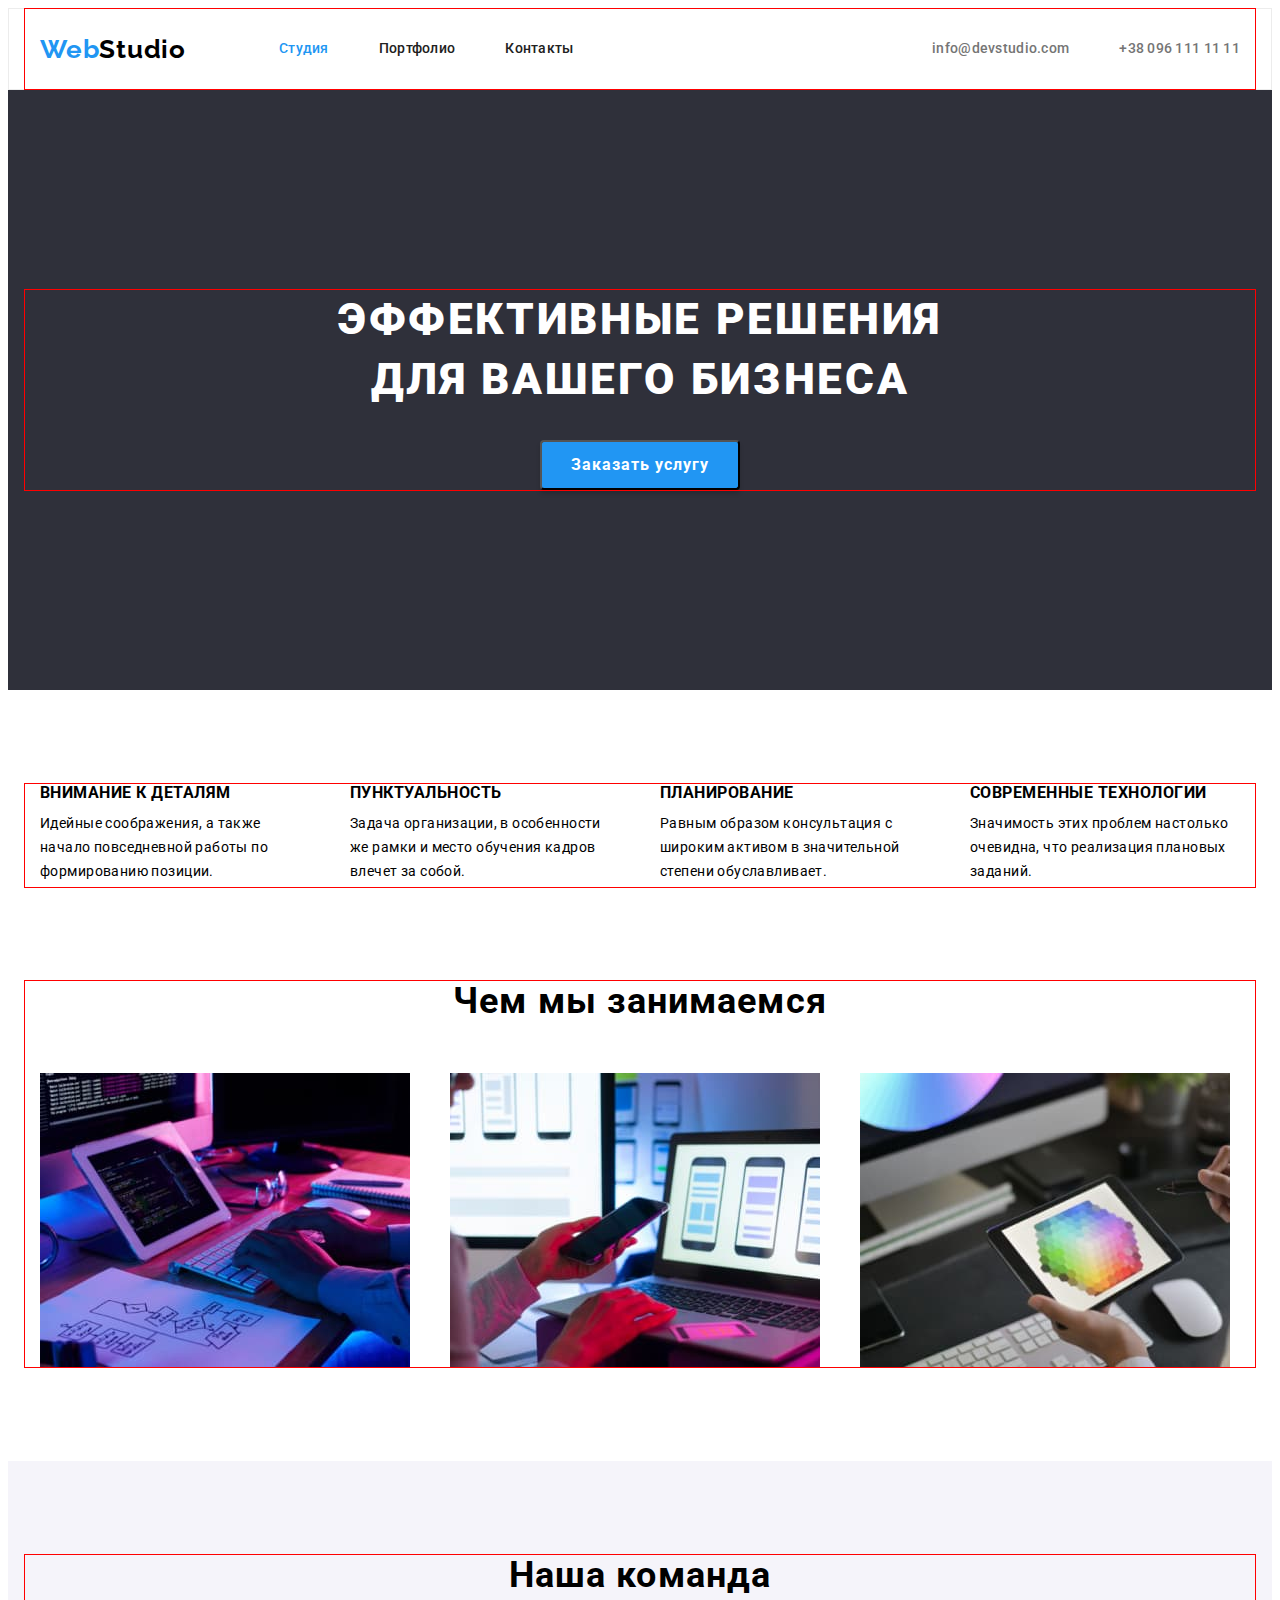
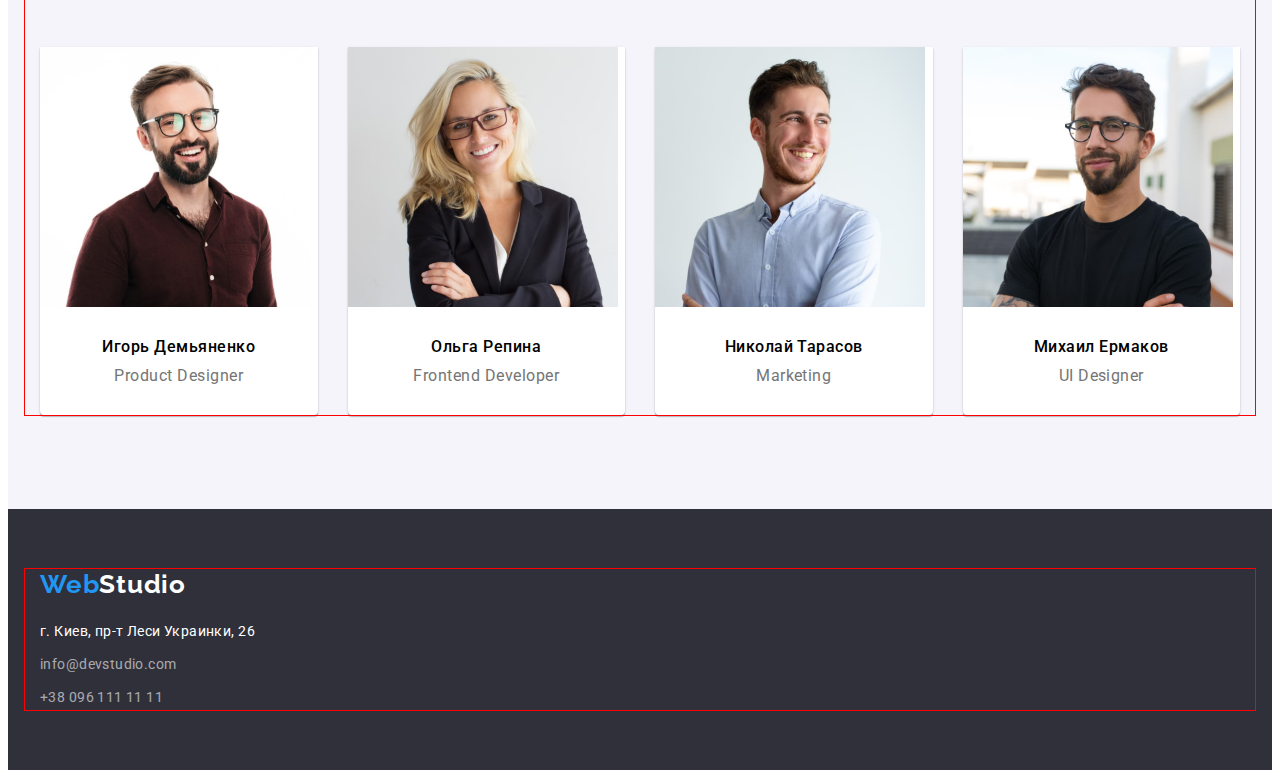
==== index.html @ 9bad5669 "Initial commit" ====
<!DOCTYPE html>
<html lang="ru">
  <head>
    <meta charset="utf-8" />
    <meta http-equiv="X-UA-Compatible" content="IE=edge" />
    <title>Студия</title>
    <meta name="viewport" content="width=device-width, initial-scale=1" />
    <link
      href="https://fonts.googleapis.com/css2?family=Raleway:wght@700&family=Roboto:wght@400;500;700;900&display=swap"
      rel="stylesheet"
    />
    <link
      rel="stylesheet"
      href="https://cdnjs.cloudflare.com/ajax/libs/modern-normalize/1.1.0/modern-normalize.min.css"
      integrity="sha512-wpPYUAdjBVSE4KJnH1VR1HeZfpl1ub8YT/NKx4PuQ5NmX2tKuGu6U/JRp5y+Y8XG2tV+wKQpNHVUX03MfMFn9Q=="
      crossorigin="anonymous"
      referrerpolicy="no-referrer"
    />
    <link rel="stylesheet" href="./css/styles.css" />
    <link rel="preconnect" href="https://fonts.gstatic.com" crossorigin />
  </head>
  <!--header-->
  <body>
    <header class="header">
      <div class="container">
        <a href="./index.html" lang="en" class="header-logo"
          >Web<span class="header-logo-add">Studio</span></a
        >
        <nav>
          <ul class="header-list list">
            <li class="header-item">
              <a class="header-link link current" href="./index.html">Студия</a>
            </li>
            <li class="header-item">
              <a class="header-link link" href="./portfolio.html">Портфолио</a>
            </li>
            <li class="header-item"><a class="header-link link" href="">Контакты</a></li>
          </ul>
        </nav>
        <ul class="contacts-list list">
          <li class="contacts-item">
            <a class="contacts-link link" href="mailto:info@devstudio.com">info@devstudio.com</a>
          </li>
          <li class="contacts-item">
            <a class="contacts-link link" href="tel:+380961111111">+38 096 111 11 11</a>
          </li>
        </ul>
      </div>
    </header>
    <!--main-->
    <main>
      <section class="head section">
        <div class="container">
          <h1 class="head-title">Эффективные решения<br />для вашего бизнеса</h1>
          <button type="button" class="head-button">Заказать услугу</button>
        </div>
      </section>
      <section class="hero section">
        <div class="container">
          <h2 class="hero-title hidden">Заголовок</h2>
          <ul class="hero-list list">
            <li class="hero-item">
              <h3 class="hero-title">Внимание к деталям</h3>
              <p class="hero-text">
                Идейные соображения, а также начало повседневной работы по формированию позиции.
              </p>
            </li>
            <li class="hero-item">
              <h3 class="hero-title">Пунктуальность</h3>
              <p class="hero-text">
                Задача организации, в особенности же рамки и место обучения кадров влечет за собой.
              </p>
            </li>
            <li class="hero-item">
              <h3 class="hero-title">Планирование</h3>
              <p class="hero-text">
                Равным образом консультация с широким активом в значительной степени обуславливает.
              </p>
            </li>
            <li class="hero-item">
              <h3 class="hero-title">Современные технологии</h3>
              <p class="hero-text">
                Значимость этих проблем настолько очевидна, что реализация плановых заданий.
              </p>
            </li>
          </ul>
        </div>
      </section>
      <section class="photo section">
        <div class="container">
          <h2 class="photo-title">Чем мы занимаемся</h2>
          <ul class="photo-list list">
            <li class="photo-item">
              <img src="images/img1-1.jpg" alt="img1-1" width="370" />
            </li>
            <li class="photo-item">
              <img src="images/img1-2.jpg" alt="img1-2" width="370" />
            </li>
            <li class="photo-item">
              <img src="images/img1-3.jpg" alt="img1-3" width="370" />
            </li>
          </ul>
        </div>
      </section>
      <section class="team section">
        <div class="container">
          <h2 class="team-title">Наша команда</h2>
          <ul class="team-list list">
            <li class="team-item">
              <img class="team-img" src="images/img2-1.jpg" alt="img2-1" width="270" />
              <div class="team-item-wrapper">
                <h3 class="team-text-title">Игорь Демьяненко</h3>
                <p class="team-text" lang="en">Product Designer</p>
              </div>
            </li>
            <li class="team-item">
              <img class="team-img" src="images/img2-2.jpg" alt="img2-2" width="270" />
              <div class="team-item-wrapper">
                <h3 class="team-text-title">Ольга Репина</h3>
                <p class="team-text" lang="en">Frontend Developer</p>
              </div>
            </li>
            <li class="team-item">
              <img class="team-img" src="images/img2-3.jpg" alt="img2-3" width="270" />
              <div class="team-item-wrapper">
                <h3 class="team-text-title">Николай Тарасов</h3>
                <p class="team-text" lang="en">Marketing</p>
              </div>
            </li>
            <li class="team-item">
              <img class="team-img" src="images/img2-4.jpg" alt="img2-4" width="270" />
              <div class="team-item-wrapper">
                <h3 class="team-text-title">Михаил Ермаков</h3>
                <p class="team-text" lang="en">UI Designer</p>
              </div>
            </li>
          </ul>
        </div>
      </section>
    </main>
    <!--footer-->
    <footer class="footer">
      <div class="container">
        <a href="/index.html" lang="en" class="footer-logo"
          >Web<span class="footer-logo-add">Studio</span></a
        >
        <address class="adress">
          <ul class="adress-list list">
            <li class="adress-item">
              <a
                href="https://goo.gl/maps/ZNNEmPpqHStPW1MP9"
                class="adress-link-map link"
                target="_blank"
                rel="noopener norefererrer"
              >
                г. Киев, пр-т Леси Украинки, 26
              </a>
            </li>
            <li class="adress-item">
              <a class="adress-link link" href="mailto:info@devstudio.com">info@devstudio.com</a>
            </li>
            <li class="adress-item">
              <a class="adress-link link" href="tel:+380961111111">+38 096 111 11 11</a>
            </li>
          </ul>
        </address>
      </div>
    </footer>
  </body>
</html>
---- css/styles.css ----
:root {
  --background-color: #ffffff;
  --alternative-background-color: #2f303a;
  --main-text-color: #212121;
  --second-text-color: #757575;
  --alternative-text-color: #ffffff;
  --active-btn-color: #2196f3;
  --main-font-weight: 700;
  --main-font-family: 'Roboto', sans-serif;
  --second-font-family: 'Raleway', sans-serif;
  --default-font-size: 14px;
  --default-padding: 94px;
}

body {
  font-family: var(--main-font-family);
  font-size: var(--default-font-size);
  background-color: var(--background-color);
  color: var(--master-text-color);
}

p,
h1,
h2,
h3,
h4,
h5,
h6 {
  margin: 0;
}
ul,
ol {
  margin: 0;
  padding: 0;
}
button {
  cursor: pointer;
}
img {
  display: block;
}
.list {
  list-style: none;
}
.link {
  text-decoration: none;
}
.hidden {
  position: absolute;
  white-space: nowrap;
  width: 1px;
  height: 1px;
  overflow: hidden;
  border: 0;
  padding: 0;
  clip: rect(0 0 0 0);
  clip-path: inset(50%);
  margin: -1px;
}
.container {
  width: 1200px;
  margin: 0 auto;
  padding-left: 15px;
  padding-right: 15px;
  outline: 1px solid red;
}
.section {
  padding-top: var(--default-padding);
  padding-bottom: var(--default-padding);
}
/*----------------header--------------------*/
.header {
  border: 1px solid #ececec;
}
.header-logo {
  color: var(--active-btn-color);
  font-family: var(--second-font-family);
  font-weight: var(--main-font-weight);
  font-size: 26px;
  line-height: 1.19;
  letter-spacing: 0.03em;
  text-decoration: none;
  margin-right: 93px;
}
.header-logo-add {
  color: #000000;
}
.header-list {
  display: flex;
  align-items: center;
}
.header .container {
  display: flex;
  align-items: center;
}
.header-link,
.contacts-link {
  padding: 32px 0;
  display: block;
  color: var(--main-text-color);
  font-weight: 500;
  line-height: 1.14;
  letter-spacing: 0.02em;
}
.header-item:not(:last-child) {
  margin-right: 50px;
}
.current {
  color: var(--active-btn-color);
}
.header-link:hover,
.header-link:focus,
.contacts-link:focus,
.contacts-link:hover {
  color: #2196f3;
}
.contacts-list {
  display: flex;
  margin-left: auto;
}
.contacts-link {
  color: var(--second-text-color);
  align-items: center;
}
.contacts-item:not(:last-child) {
  margin-right: 50px;
}
/*----------------head--------------------*/
.head {
  background-color: var(--alternative-background-color);
  text-align: center;
  padding-top: 200px;
  padding-bottom: 200px;
}
.head-title {
  color: var(--alternative-text-color);
  font-weight: 900;
  font-size: 44px;
  line-height: 1.36;
  text-align: center;
  letter-spacing: 0.06em;
  text-transform: uppercase;
}
.head-button {
  height: 50px;
  min-width: 200px;
  font-family: inherit;
  color: var(--alternative-text-color);
  background-color: var(--active-btn-color);
  font-weight: var(--main-font-weight);
  font-size: 16px;
  line-height: 1.87;
  letter-spacing: 0.06em;
  box-shadow: 0px 4px 4px rgba(0, 0, 0, 0.15);
  border-radius: 4px;
  cursor: pointer;
  margin-top: 30px;
}
.head-button:hover,
.head-button:focus {
  background-color: #188ce8;
}
/*----------------body--------------------*/
.hero-list {
  display: flex;
  justify-content: space-between;
}
.hero-title {
  font-weight: var(--main-font-weight);
  line-height: 1.14;
  letter-spacing: 0.03em;
  text-transform: uppercase;
  margin-bottom: 10px;
}
.hero-text {
  line-height: 1.71;
  letter-spacing: 0.03em;
  width: 270px;
  min-height: 75px;
}
.hero-item + .hero-item {
  margin-left: 30px;
}
.photo {
  padding-top: 0;
}
.photo-list {
  display: flex;
  margin-top: 50px;
  margin-left: -30px;
}
.photo-item {
  flex-basis: calc(100% / 3 - 30px);
  margin-left: 30px;
}
.photo-title,
.team-title {
  font-weight: var(--main-font-weight);
  font-size: 36px;
  line-height: 1.16;
  text-align: center;
  letter-spacing: 0.03em;
}
.team-title {
  margin-bottom: 50px;
}
.team {
  background-color: #f5f4fa;
}
.team-list {
  display: flex;
  margin-left: -30px;
}
.team-item-wrapper {
  padding-top: 30px;
  padding-bottom: 30px;
}
.team-item {
  background-color: var(--background-color);
  flex-basis: calc(100% / 4 - 30px);
  margin-left: 30px;
  box-shadow: 0px 1px 3px rgba(0, 0, 0, 0.12), 0px 1px 1px rgba(0, 0, 0, 0.14),
    0px 2px 1px rgba(0, 0, 0, 0.2);
  border-radius: 0px 0px 4px 4px;
}
.team-text-title {
  font-weight: 500;
  font-size: 16px;
  line-height: 1.19;
  text-align: center;
  letter-spacing: 0.03em;
  margin-bottom: 10px;
}
.team-text {
  color: var(--second-text-color);
  font-size: 16px;
  line-height: 1.19;
  text-align: center;
  letter-spacing: 0.03em;
}
/*----------------footer--------------------*/
.footer {
  background-color: var(--alternative-background-color);
  padding-top: 60px;
  padding-bottom: 60px;
}
.footer-logo {
  color: var(--active-btn-color);
  font-family: var(--second-font-family);
  font-weight: var(--main-font-weight);
  font-size: 26px;
  line-height: 1.19;
  letter-spacing: 0.03em;
  text-decoration: none;
  margin-bottom: 20px;
  display: block;
}
.footer-logo-add {
  color: var(--alternative-text-color);
}
.adress-list {
  color: var(--alternative-text-color);
  font-style: normal;
  line-height: 1.71;
  letter-spacing: 0.03em;
}
.adress-item:not(:last-child) {
  margin-bottom: 9px;
}
.adress-link-map {
  color: inherit;
}
.adress-link {
  color: rgba(255, 255, 255, 0.6);
}
.adress-link-map:hover,
.adress-link:hover,
.adress-link-map:focus,
.adress-link:focus {
  color: #2196f3;
}
/*----------------portfolio--------------------*/
.filter-list {
  display: flex;
  justify-content: center;
  margin-bottom: 50px;
}
.filter-item:not(:last-child) {
  margin-right: 8px;
}
.filter-button {
  background-color: #f5f4fa;
  font-weight: 500;
  font-size: 16px;
  line-height: 1.62;
  text-align: center;
  letter-spacing: 0.03em;
  border-radius: 4px;
  border: none;
  outline: none;
  cursor: pointer;
  padding: 6px 22px;
}
.filter-button-current {
  color: var(--alternative-text-color);
  background-color: var(--active-btn-color);
}
.filter-button:hover,
.filter-button:focus {
  color: var(--alternative-text-color);
  background-color: var(--active-btn-color);
  box-shadow: 0px 3px 1px rgba(0, 0, 0, 0.1), 0px 1px 2px rgba(0, 0, 0, 0.08),
    0px 2px 2px rgba(0, 0, 0, 0.12);
}
.portfolio-list {
  display: flex;
  margin: -15px;
  flex-wrap: wrap;
}
.portfolio-item {
  flex-basis: calc(100% / 3 - 30px);
  margin: 15px;
}
.portfolio-text-wrapper {
  padding: 20px 24px;
  border: 1px solid #eeeeee;
  border-top: none;
}
.portfolio-title {
  color: var(--main-text-color);
  font-weight: var(--main-font-weight);
  font-size: 18px;
  line-height: 2;
  letter-spacing: 0.06em;
  margin-bottom: 4px;
}
.portfolio-text {
  color: var(--second-text-color);
  font-size: 16px;
  line-height: 1.88x;
  letter-spacing: 0.03em;
}
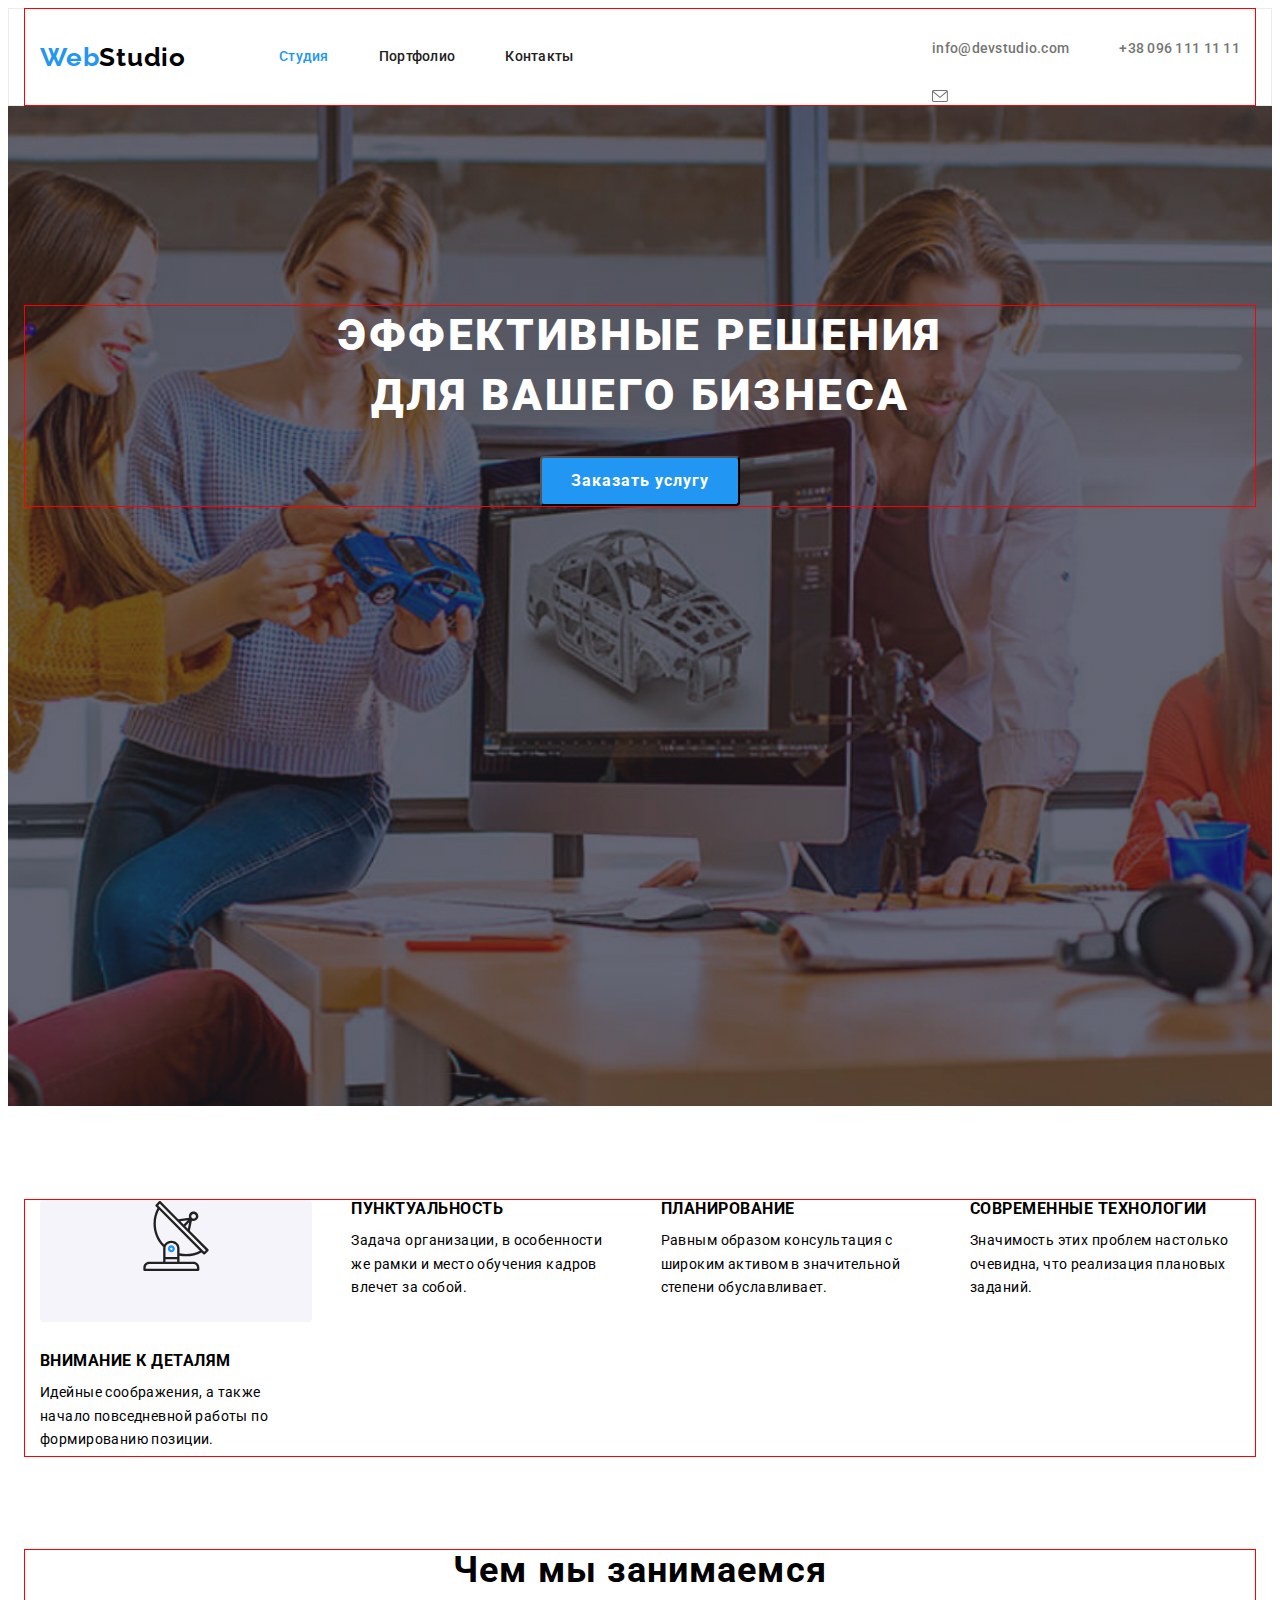
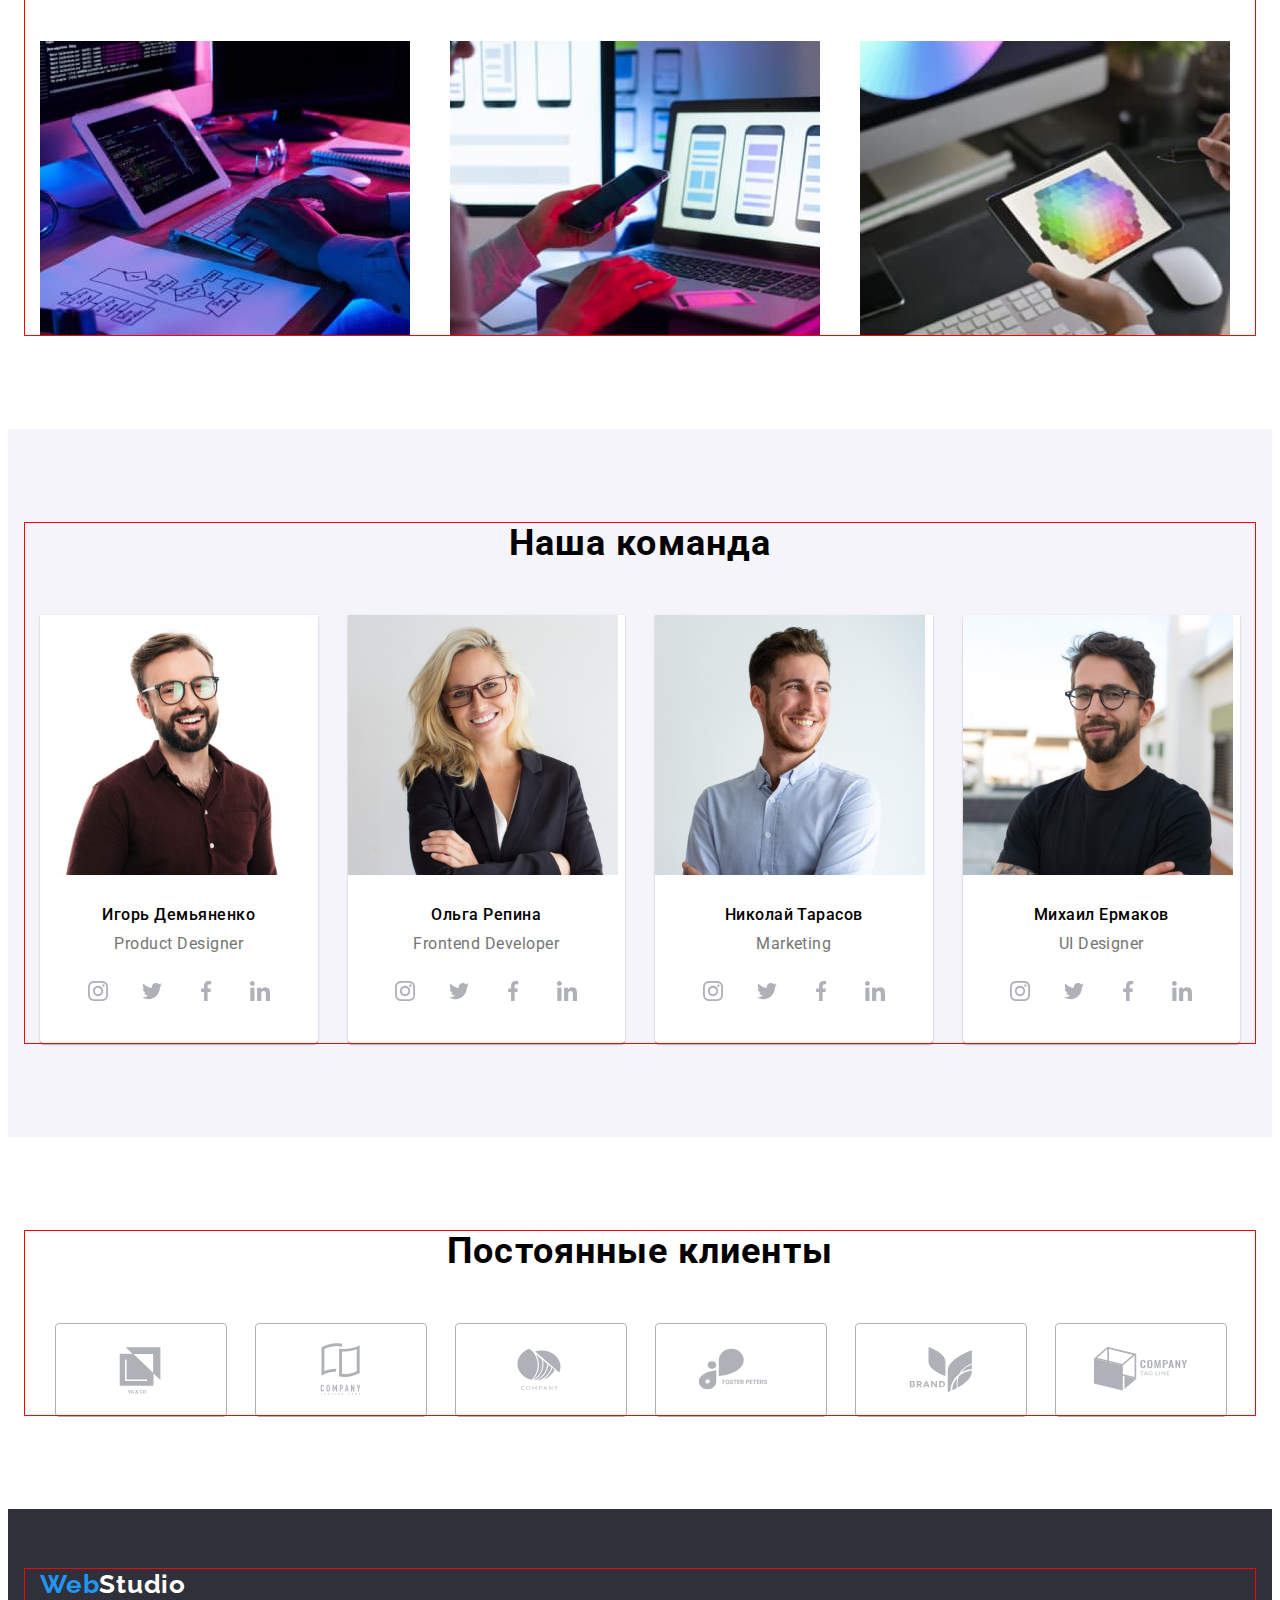
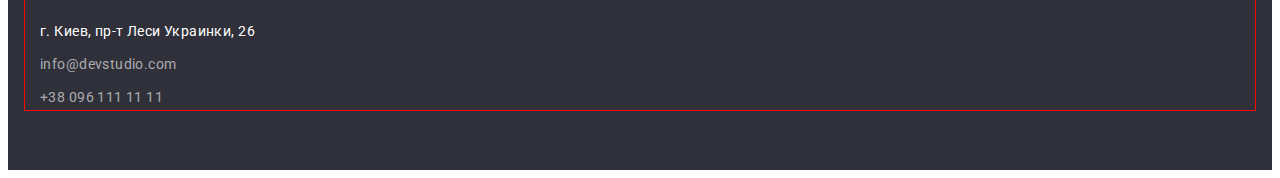
==== commit 421c0d84: "0306 2344" ====
--- a/index.html
+++ b/index.html
@@ -40,6 +40,9 @@
         <ul class="contacts-list list">
           <li class="contacts-item">
             <a class="contacts-link link" href="mailto:info@devstudio.com">info@devstudio.com</a>
+            <svg class="icon-envelope" width="16px" height="12px">
+              <use href="./images/icons.svg#icon-envelope"></use>
+            </svg>
           </li>
           <li class="contacts-item">
             <a class="contacts-link link" href="tel:+380961111111">+38 096 111 11 11</a>
@@ -60,6 +63,11 @@
           <h2 class="hero-title hidden">Заголовок</h2>
           <ul class="hero-list list">
             <li class="hero-item">
+              <div class="hero-icon">
+                <svg class="hero-icon-1" width="70px" height="70px">
+                  <use href="./images/icons.svg#icon-antenna"></use>
+                </svg>
+              </div>
               <h3 class="hero-title">Внимание к деталям</h3>
               <p class="hero-text">
                 Идейные соображения, а также начало повседневной работы по формированию позиции.
@@ -111,6 +119,33 @@
               <div class="team-item-wrapper">
                 <h3 class="team-text-title">Игорь Демьяненко</h3>
                 <p class="team-text" lang="en">Product Designer</p>
+                <ul class="team-soc-list list">
+                  <li class="team-soc-item">
+                    <a href="" class="team-soc-link link">
+                      <svg class="team-soc-icon" width="20px" height="20px">
+                        <use href="./images/icons.svg#icon-instagram"></use>
+                      </svg>
+                    </a>
+                  </li>
+                  <li class="team-soc-item">
+                    <a href="" class="team-soc-link link"
+                      ><svg class="team-soc-icon" width="20px" height="20px">
+                        <use href="./images/icons.svg#icon-twitter"></use></svg
+                    ></a>
+                  </li>
+                  <li class="team-soc-item">
+                    <a href="" class="team-soc-link link"
+                      ><svg class="team-soc-icon" width="20px" height="20px">
+                        <use href="./images/icons.svg#icon-facebook"></use></svg
+                    ></a>
+                  </li>
+                  <li class="team-soc-item">
+                    <a href="" class="team-soc-link link"
+                      ><svg class="team-soc-icon" width="20px" height="20px">
+                        <use href="./images/icons.svg#icon-linkedin"></use></svg
+                    ></a>
+                  </li>
+                </ul>
               </div>
             </li>
             <li class="team-item">
@@ -118,6 +153,33 @@
               <div class="team-item-wrapper">
                 <h3 class="team-text-title">Ольга Репина</h3>
                 <p class="team-text" lang="en">Frontend Developer</p>
+                <ul class="team-soc-list list">
+                  <li class="team-soc-item">
+                    <a href="" class="team-soc-link link">
+                      <svg class="team-soc-icon" width="20px" height="20px">
+                        <use href="./images/icons.svg#icon-instagram"></use>
+                      </svg>
+                    </a>
+                  </li>
+                  <li class="team-soc-item">
+                    <a href="" class="team-soc-link link"
+                      ><svg class="team-soc-icon" width="20px" height="20px">
+                        <use href="./images/icons.svg#icon-twitter"></use></svg
+                    ></a>
+                  </li>
+                  <li class="team-soc-item">
+                    <a href="" class="team-soc-link link"
+                      ><svg class="team-soc-icon" width="20px" height="20px">
+                        <use href="./images/icons.svg#icon-facebook"></use></svg
+                    ></a>
+                  </li>
+                  <li class="team-soc-item">
+                    <a href="" class="team-soc-link link"
+                      ><svg class="team-soc-icon" width="20px" height="20px">
+                        <use href="./images/icons.svg#icon-linkedin"></use></svg
+                    ></a>
+                  </li>
+                </ul>
               </div>
             </li>
             <li class="team-item">
@@ -125,6 +187,33 @@
               <div class="team-item-wrapper">
                 <h3 class="team-text-title">Николай Тарасов</h3>
                 <p class="team-text" lang="en">Marketing</p>
+                <ul class="team-soc-list list">
+                  <li class="team-soc-item">
+                    <a href="" class="team-soc-link link">
+                      <svg class="team-soc-icon" width="20px" height="20px">
+                        <use href="./images/icons.svg#icon-instagram"></use>
+                      </svg>
+                    </a>
+                  </li>
+                  <li class="team-soc-item">
+                    <a href="" class="team-soc-link link"
+                      ><svg class="team-soc-icon" width="20px" height="20px">
+                        <use href="./images/icons.svg#icon-twitter"></use></svg
+                    ></a>
+                  </li>
+                  <li class="team-soc-item">
+                    <a href="" class="team-soc-link link"
+                      ><svg class="team-soc-icon" width="20px" height="20px">
+                        <use href="./images/icons.svg#icon-facebook"></use></svg
+                    ></a>
+                  </li>
+                  <li class="team-soc-item">
+                    <a href="" class="team-soc-link link"
+                      ><svg class="team-soc-icon" width="20px" height="20px">
+                        <use href="./images/icons.svg#icon-linkedin"></use></svg
+                    ></a>
+                  </li>
+                </ul>
               </div>
             </li>
             <li class="team-item">
@@ -132,7 +221,83 @@
               <div class="team-item-wrapper">
                 <h3 class="team-text-title">Михаил Ермаков</h3>
                 <p class="team-text" lang="en">UI Designer</p>
-              </div>
+                <ul class="team-soc-list list">
+                  <li class="team-soc-item">
+                    <a href="" class="team-soc-link link">
+                      <svg class="team-soc-icon" width="20px" height="20px">
+                        <use href="./images/icons.svg#icon-instagram"></use>
+                      </svg>
+                    </a>
+                  </li>
+                  <li class="team-soc-item">
+                    <a href="" class="team-soc-link link"
+                      ><svg class="team-soc-icon" width="20px" height="20px">
+                        <use href="./images/icons.svg#icon-twitter"></use></svg
+                    ></a>
+                  </li>
+                  <li class="team-soc-item">
+                    <a href="" class="team-soc-link link"
+                      ><svg class="team-soc-icon" width="20px" height="20px">
+                        <use href="./images/icons.svg#icon-facebook"></use></svg
+                    ></a>
+                  </li>
+                  <li class="team-soc-item">
+                    <a href="" class="team-soc-link link"
+                      ><svg class="team-soc-icon" width="20px" height="20px">
+                        <use href="./images/icons.svg#icon-linkedin"></use></svg
+                    ></a>
+                  </li>
+                </ul>
+              </div>
+            </li>
+          </ul>
+        </div>
+      </section>
+      <section class="clients">
+        <div class="container">
+          <h2 class="clients-title">Постоянные клиенты</h2>
+          <ul class="clients-list list">
+            <li class="clients-item">
+              <a href="" class="clients-link link">
+                <svg class="clients-logo" width="106px" height="60px">
+                  <use href="./images/icons.svg#icon-company-logo-1"></use>
+                </svg>
+              </a>
+            </li>
+            <li class="clients-item">
+              <a href="" class="clients-link link">
+                <svg class="clients-logo" width="106px" height="60px">
+                  <use href="./images/icons.svg#icon-company-logo-2"></use>
+                </svg>
+              </a>
+            </li>
+            <li class="clients-item">
+              <a href="" class="clients-link link">
+                <svg class="clients-logo" width="106px" height="60px">
+                  <use href="./images/icons.svg#icon-company-logo-3"></use>
+                </svg>
+              </a>
+            </li>
+            <li class="clients-item">
+              <a href="" class="clients-link link">
+                <svg class="clients-logo" width="106px" height="60px">
+                  <use href="./images/icons.svg#icon-company-logo-4"></use>
+                </svg>
+              </a>
+            </li>
+            <li class="clients-item">
+              <a href="" class="clients-link link">
+                <svg class="clients-logo" width="106px" height="60px">
+                  <use href="./images/icons.svg#icon-company-logo-5"></use>
+                </svg>
+              </a>
+            </li>
+            <li class="clients-item">
+              <a href="" class="clients-link link">
+                <svg class="clients-logo" width="106px" height="60px">
+                  <use href="./images/icons.svg#icon-company-logo-6"></use>
+                </svg>
+              </a>
             </li>
           </ul>
         </div>
--- a/css/styles.css
+++ b/css/styles.css
@@ -125,12 +125,24 @@
 .contacts-item:not(:last-child) {
   margin-right: 50px;
 }
+.icon-envelope {
+  fill: #757575;
+}
 /*----------------head--------------------*/
+
 .head {
-  background-color: var(--alternative-background-color);
+  height: 600px;
+  max-width: 1600px;
   text-align: center;
   padding-top: 200px;
   padding-bottom: 200px;
+  background-color: rgba(47, 48, 58, 0.4);
+  margin: 0 auto;
+  background-image: linear-gradient(rgba(47, 48, 58, 0.4), rgba(47, 48, 58, 0.4)),
+    url(../images/hero-bg.jpg);
+  background-repeat: no-repeat;
+  background-position: center;
+  background-size: cover;
 }
 .head-title {
   color: var(--alternative-text-color);
@@ -165,6 +177,24 @@
   display: flex;
   justify-content: space-between;
 }
+.hero-icon {
+  display: flex;
+  margin-bottom: 30px;
+  content: '';
+  height: 120px;
+  width: 270px;
+  background-color: #f5f4fa;
+  border-radius: 4px;
+  border: 1px solid transparent;
+  background-repeat: no-repeat;
+  background-position: center;
+}
+.hero-icon-1 {
+  display: flex;
+  margin: 0 auto;
+  justify-content: center;
+  align-items: center;
+}
 .hero-title {
   font-weight: var(--main-font-weight);
   line-height: 1.14;
@@ -194,7 +224,8 @@
   margin-left: 30px;
 }
 .photo-title,
-.team-title {
+.team-title,
+.clients-title {
   font-weight: var(--main-font-weight);
   font-size: 36px;
   line-height: 1.16;
@@ -237,6 +268,75 @@
   line-height: 1.19;
   text-align: center;
   letter-spacing: 0.03em;
+  margin-bottom: 16px;
+}
+.team-soc-item {
+  width: 44px;
+  height: 44px;
+  margin-right: 10px;
+}
+.team-soc-list {
+  display: flex;
+  justify-content: center;
+}
+.team-soc-item:last-child {
+  margin-right: 0;
+}
+.team-soc-link {
+  width: 100%;
+  height: 100%;
+  display: flex;
+  align-items: center;
+  justify-content: center;
+  border-radius: 50%;
+}
+.team-soc-icon {
+  fill: #afb1b8;
+}
+.team-soc-link:hover,
+.team-soc-link:focus {
+  background-color: var(--active-btn-color);
+}
+.team-soc-link:hover .team-soc-icon,
+.team-soc-link:focus .team-soc-icon {
+  fill: var(--background-color);
+}
+.clients-title {
+  margin-top: 94px;
+  margin-bottom: 50px;
+}
+.clients-list {
+  display: flex;
+  justify-content: center;
+  margin-bottom: 94px;
+}
+.clients-item {
+  width: 170px;
+  height: 92px;
+  margin-right: 30px;
+}
+.clients-item:last-child {
+  margin-right: 0;
+}
+.clients-link {
+  width: 100%;
+  height: 100%;
+  border: 1px solid #afb1b8;
+  border-radius: 4px;
+  display: flex;
+  align-items: center;
+  justify-content: center;
+}
+.clients-link:hover,
+.clients-link:focus {
+  border: 1px solid var(--active-btn-color);
+}
+.clients-logo {
+  fill: #afb1b8;
+}
+.clients-link:hover .clients-logo,
+.clients-link:focus .clients-logo {
+  fill: var(--active-btn-color);
 }
 /*----------------footer--------------------*/
 .footer {
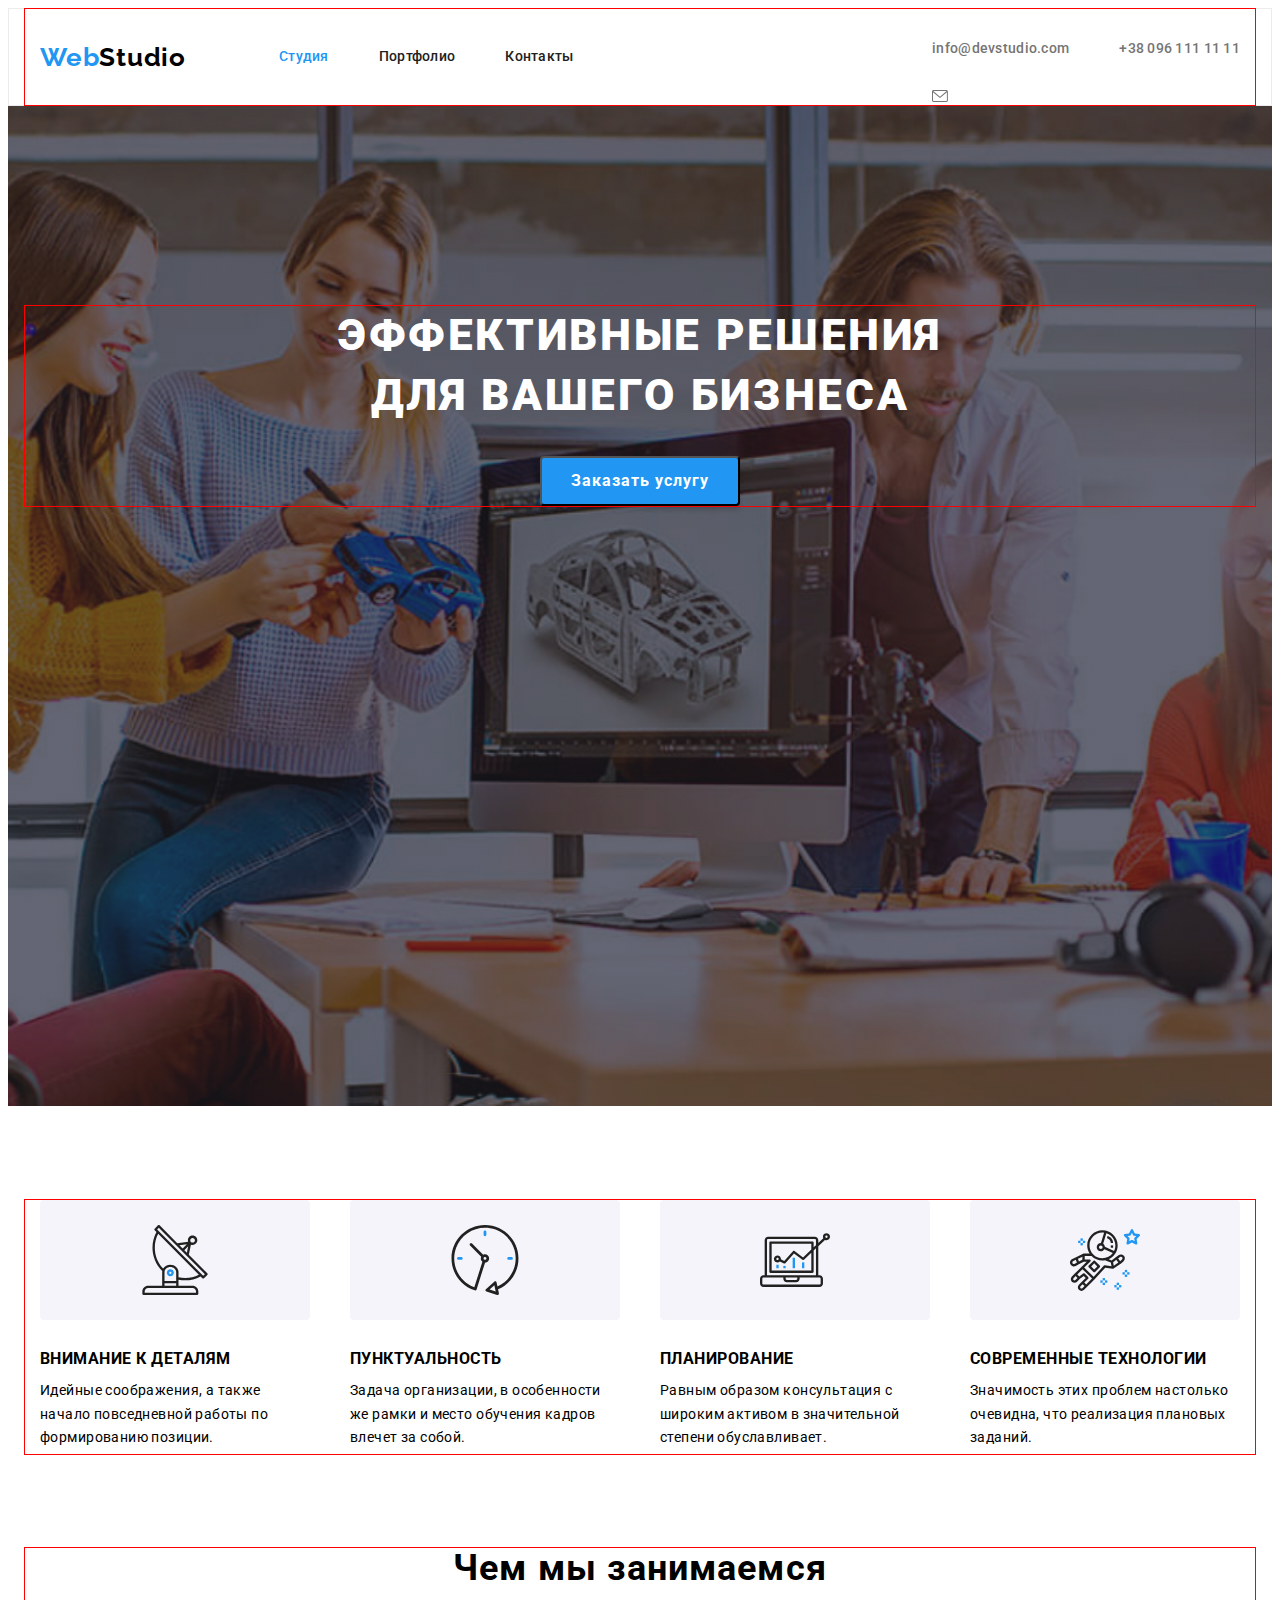
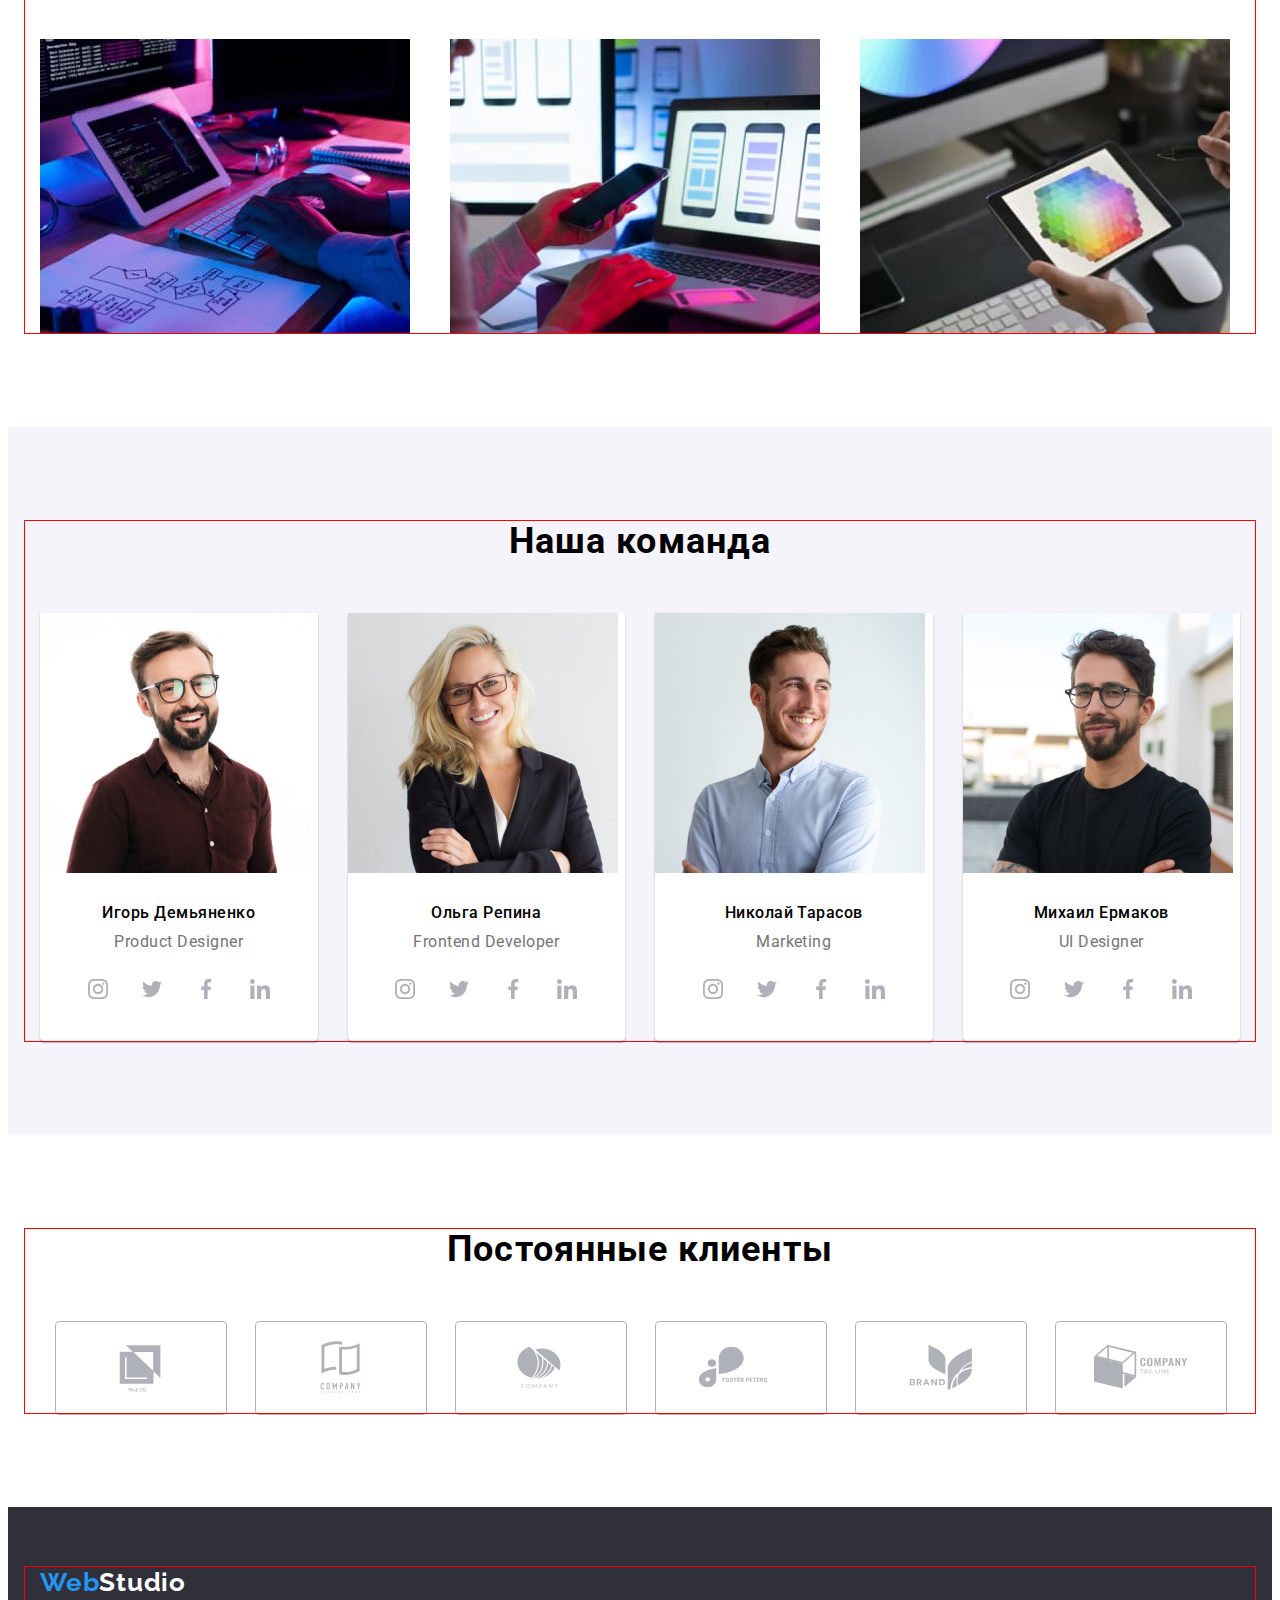
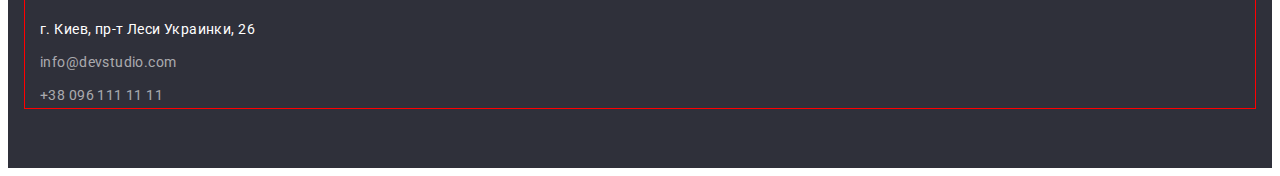
==== commit 8682cd8d: "0406 0036" ====
--- a/index.html
+++ b/index.html
@@ -63,10 +63,12 @@
           <h2 class="hero-title hidden">Заголовок</h2>
           <ul class="hero-list list">
             <li class="hero-item">
-              <div class="hero-icon">
-                <svg class="hero-icon-1" width="70px" height="70px">
-                  <use href="./images/icons.svg#icon-antenna"></use>
-                </svg>
+              <div class="hero-img-item">
+                <a href="" class="hero-img-link link">
+                  <svg class="hero-img-icon" width="70px" height="70px">
+                    <use href="./images/icons.svg#icon-antenna"></use>
+                  </svg>
+                </a>
               </div>
               <h3 class="hero-title">Внимание к деталям</h3>
               <p class="hero-text">
@@ -74,18 +76,39 @@
               </p>
             </li>
             <li class="hero-item">
+              <div class="hero-img-item">
+                <a href="" class="hero-img-link link">
+                  <svg class="hero-img-icon" width="70px" height="70px">
+                    <use href="./images/icons.svg#icon-clock"></use>
+                  </svg>
+                </a>
+              </div>
               <h3 class="hero-title">Пунктуальность</h3>
               <p class="hero-text">
                 Задача организации, в особенности же рамки и место обучения кадров влечет за собой.
               </p>
             </li>
             <li class="hero-item">
+              <div class="hero-img-item">
+                <a href="" class="hero-img-link link">
+                  <svg class="hero-img-icon" width="70px" height="70px">
+                    <use href="./images/icons.svg#icon-diagram"></use>
+                  </svg>
+                </a>
+              </div>
               <h3 class="hero-title">Планирование</h3>
               <p class="hero-text">
                 Равным образом консультация с широким активом в значительной степени обуславливает.
               </p>
             </li>
             <li class="hero-item">
+              <div class="hero-img-item">
+                <a href="" class="hero-img-link link">
+                  <svg class="hero-img-icon" width="70px" height="70px">
+                    <use href="./images/icons.svg#icon-astronaut"></use>
+                  </svg>
+                </a>
+              </div>
               <h3 class="hero-title">Современные технологии</h3>
               <p class="hero-text">
                 Значимость этих проблем настолько очевидна, что реализация плановых заданий.
--- a/css/styles.css
+++ b/css/styles.css
@@ -177,24 +177,7 @@
   display: flex;
   justify-content: space-between;
 }
-.hero-icon {
-  display: flex;
-  margin-bottom: 30px;
-  content: '';
-  height: 120px;
-  width: 270px;
-  background-color: #f5f4fa;
-  border-radius: 4px;
-  border: 1px solid transparent;
-  background-repeat: no-repeat;
-  background-position: center;
-}
-.hero-icon-1 {
-  display: flex;
-  margin: 0 auto;
-  justify-content: center;
-  align-items: center;
-}
+
 .hero-title {
   font-weight: var(--main-font-weight);
   line-height: 1.14;
@@ -210,6 +193,20 @@
 }
 .hero-item + .hero-item {
   margin-left: 30px;
+}
+.hero-img-item {
+  width: 270px;
+  height: 120px;
+  margin-bottom: 30px;
+}
+.hero-img-link {
+  width: 100%;
+  height: 100%;
+  background: #f5f4fa;
+  border-radius: 4px;
+  display: flex;
+  align-items: center;
+  justify-content: center;
 }
 .photo {
   padding-top: 0;
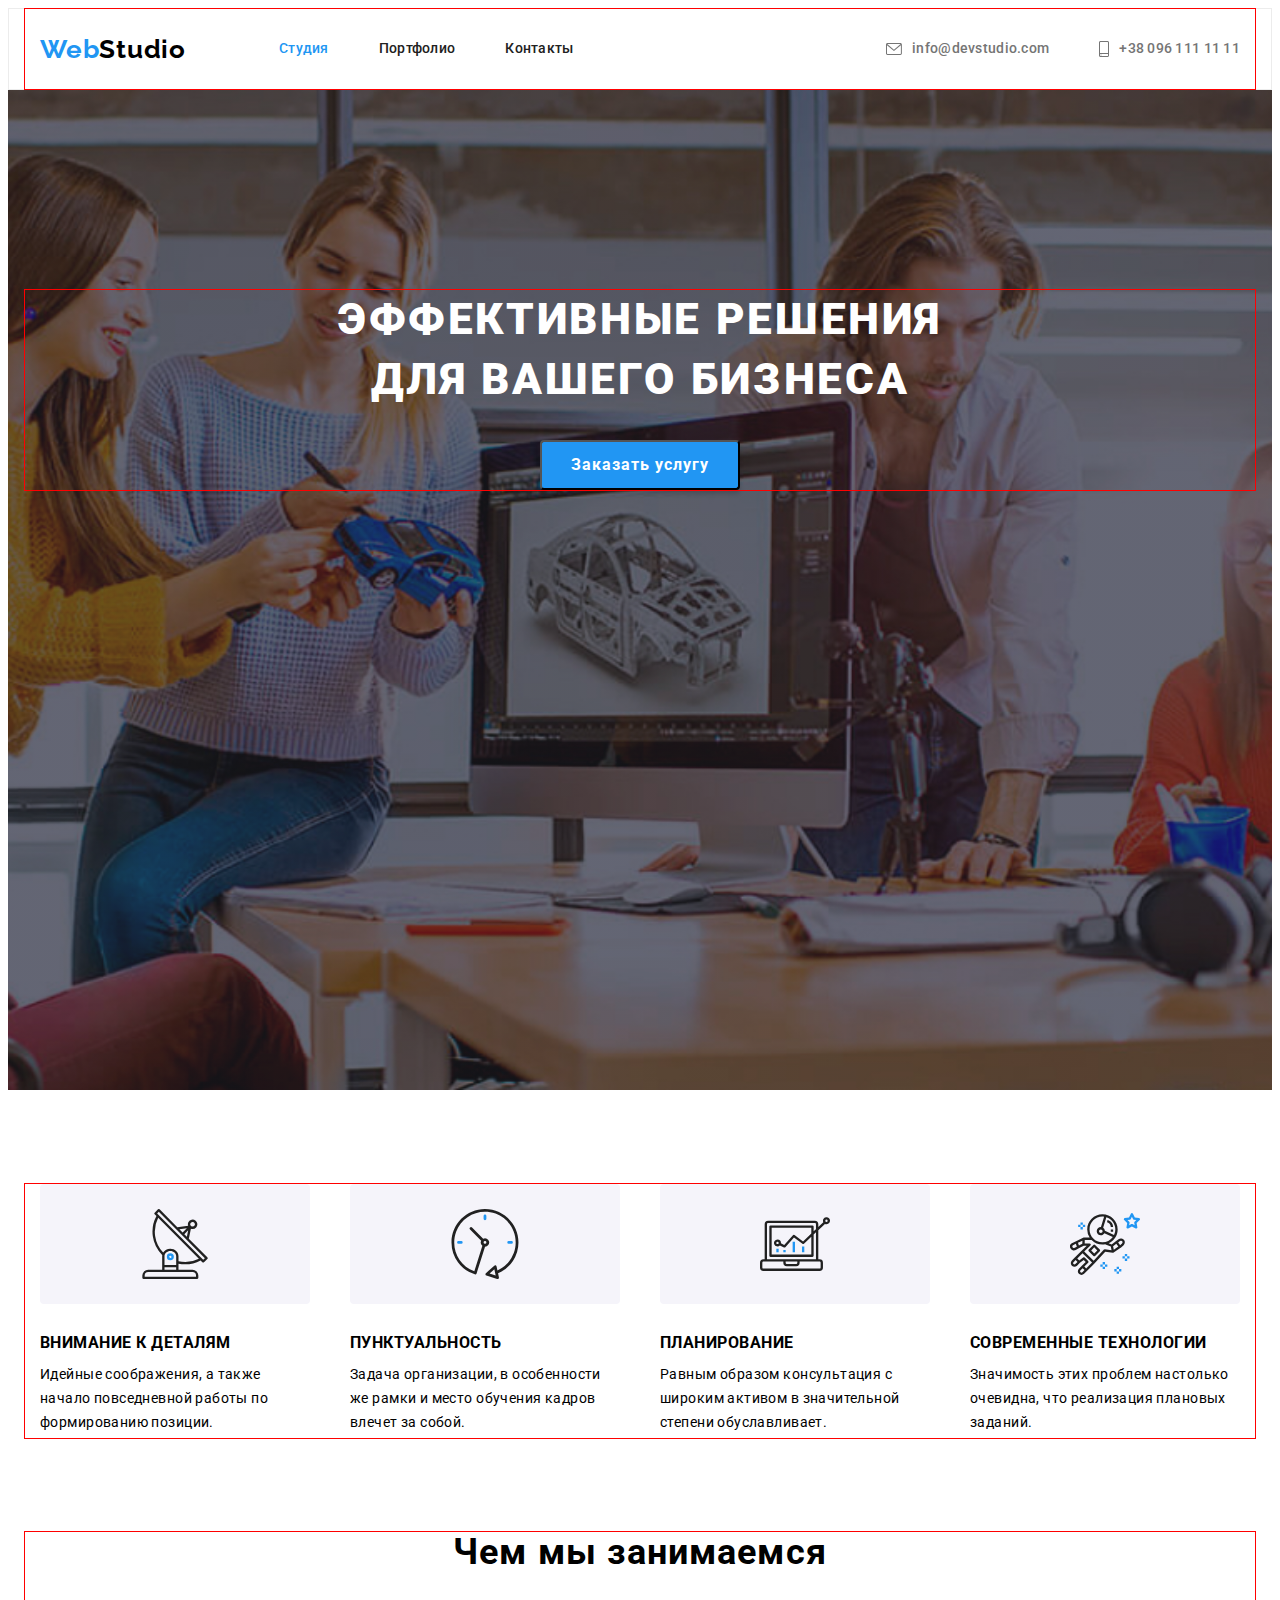
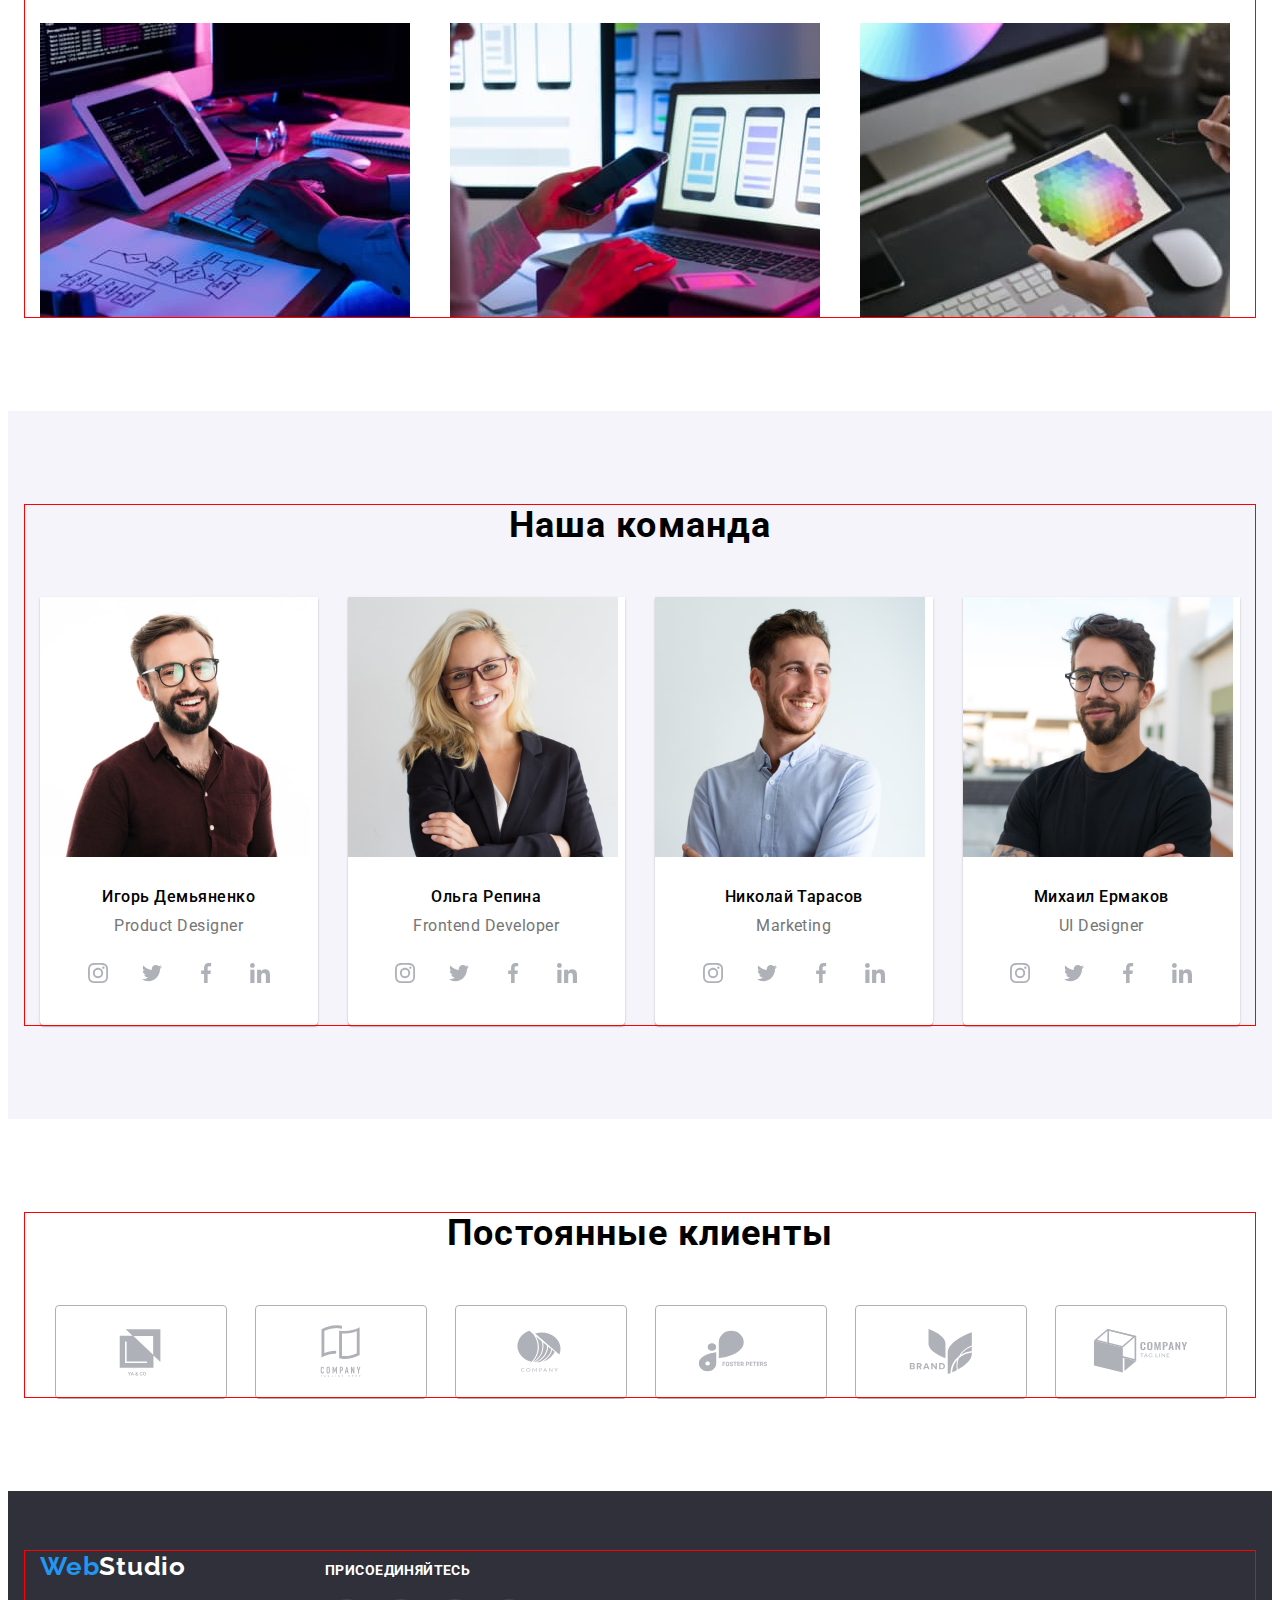
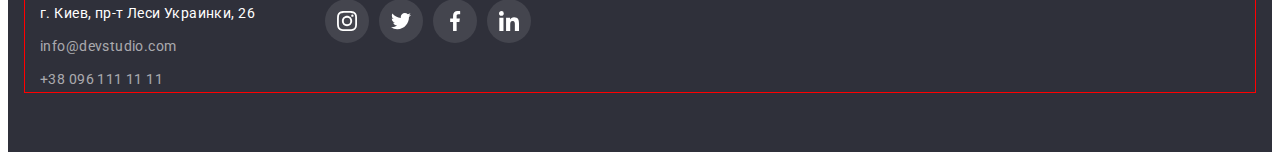
==== commit 44250cfb: "0406 1546" ====
--- a/index.html
+++ b/index.html
@@ -39,13 +39,18 @@
         </nav>
         <ul class="contacts-list list">
           <li class="contacts-item">
-            <a class="contacts-link link" href="mailto:info@devstudio.com">info@devstudio.com</a>
-            <svg class="icon-envelope" width="16px" height="12px">
-              <use href="./images/icons.svg#icon-envelope"></use>
-            </svg>
+            <a class="contacts-link link" href="mailto:info@devstudio.com">
+              <svg class="contacts-icon" width="16" height="12">
+                <use href="./images/icons.svg#icon-envelope"></use></svg
+              >info@devstudio.com</a
+            >
           </li>
           <li class="contacts-item">
-            <a class="contacts-link link" href="tel:+380961111111">+38 096 111 11 11</a>
+            <a class="contacts-link link" href="tel:+380961111111">
+              <svg class="contacts-icon" width="10" height="16">
+                <use href="./images/icons.svg#icon-smartphone"></use></svg
+              >+38 096 111 11 11</a
+            >
           </li>
         </ul>
       </div>
@@ -328,30 +333,64 @@
     </main>
     <!--footer-->
     <footer class="footer">
+
       <div class="container">
-        <a href="/index.html" lang="en" class="footer-logo"
-          >Web<span class="footer-logo-add">Studio</span></a
-        >
-        <address class="adress">
-          <ul class="adress-list list">
-            <li class="adress-item">
-              <a
-                href="https://goo.gl/maps/ZNNEmPpqHStPW1MP9"
-                class="adress-link-map link"
-                target="_blank"
-                rel="noopener norefererrer"
-              >
-                г. Киев, пр-т Леси Украинки, 26
-              </a>
-            </li>
-            <li class="adress-item">
-              <a class="adress-link link" href="mailto:info@devstudio.com">info@devstudio.com</a>
-            </li>
-            <li class="adress-item">
-              <a class="adress-link link" href="tel:+380961111111">+38 096 111 11 11</a>
-            </li>
-          </ul>
-        </address>
+        <h2 class="container-title"></h2>
+        <div class="adress-contact">
+          <a href="/index.html" lang="en" class="footer-logo"
+            >Web<span class="footer-logo-add">Studio</span></a
+          >
+          <address class="adress">
+            <ul class="adress-list list">
+              <li class="adress-item">
+                <a
+                  href="https://goo.gl/maps/ZNNEmPpqHStPW1MP9"
+                  class="adress-link-map link"
+                  target="_blank"
+                  rel="noopener norefererrer"
+                >
+                  г. Киев, пр-т Леси Украинки, 26
+                </a>
+              </li>
+              <li class="adress-item">
+                <a class="adress-link link" href="mailto:info@devstudio.com">info@devstudio.com</a>
+              </li>
+              <li class="adress-item">
+                <a class="adress-link link" href="tel:+380961111111">+38 096 111 11 11</a>
+              </li>
+            </ul>
+          </address>
+        </div>
+        <div class="adress-connect">
+          <h3 class="connect-title">присоединяйтесь</h3>
+          <ul class="connect-soc-list list">
+            <li class="connect-soc-item">
+              <a href="" class="connect-soc-link link">
+                <svg class="connect-soc-icon" width="20px" height="20px">
+                  <use href="./images/icons.svg#icon-instagram"></use>
+                </svg>
+              </a>
+            </li>
+            <li class="connect-soc-item">
+              <a href="" class="connect-soc-link link"
+                ><svg class="connect-soc-icon" width="20px" height="20px">
+                  <use href="./images/icons.svg#icon-twitter"></use></svg
+              ></a>
+            </li>
+            <li class="connect-soc-item">
+              <a href="" class="connect-soc-link link"
+                ><svg class="connect-soc-icon" width="20px" height="20px">
+                  <use href="./images/icons.svg#icon-facebook"></use></svg
+              ></a>
+            </li>
+            <li class="connect-soc-item">
+              <a href="" class="connect-soc-link link"
+                ><svg class="connect-soc-icon" width="20px" height="20px">
+                  <use href="./images/icons.svg#icon-linkedin"></use></svg
+              ></a>
+            </li>
+          </ul>
+        </div>
       </div>
     </footer>
   </body>
--- a/css/styles.css
+++ b/css/styles.css
@@ -121,12 +121,18 @@
 .contacts-link {
   color: var(--second-text-color);
   align-items: center;
-}
+  display: flex;
+  justify-content: center;
+}
+
 .contacts-item:not(:last-child) {
   margin-right: 50px;
 }
-.icon-envelope {
-  fill: #757575;
+.contacts-icon {
+  display: inline-block;
+  fill: currentColor;
+  margin-right: 10px;
+  justify-content: center;
 }
 /*----------------head--------------------*/
 
@@ -336,10 +342,15 @@
   fill: var(--active-btn-color);
 }
 /*----------------footer--------------------*/
+
 .footer {
   background-color: var(--alternative-background-color);
   padding-top: 60px;
   padding-bottom: 60px;
+}
+.footer .container{
+  display: flex;
+  align-items: baseline;
 }
 .footer-logo {
   color: var(--active-btn-color);
@@ -376,7 +387,53 @@
 .adress-link:focus {
   color: #2196f3;
 }
+.adress-connect{
+  margin-left: 70px;
+}
+.connect-title {
+  font-weight: var(--main-font-weight);
+  font-size: 14px;
+  line-height: 1.14;
+  letter-spacing: 0.03em;
+  text-transform: uppercase;
+  color: var(--alternative-text-color);
+}
+.connect-soc-item {
+  width: 44px;
+  height: 44px;
+  margin-right: 10px;
+}
+.connect-soc-list {
+  display: flex;
+  justify-content: center;
+  margin-top: 20px;
+}
+.connect-soc-item:last-child {
+  margin-right: 0;
+}
+.connect-soc-link {
+  width: 100%;
+  height: 100%;
+  display: flex;
+  align-items: center;
+  justify-content: center;
+  border-radius: 50%;
+  background: rgba(255, 255, 255, 0.1);
+}
+.connect-soc-icon {
+  fill: #fff;
+}
+.connect-soc-link:hover,
+.connect-soc-link:focus {
+  background-color: var(--active-btn-color);
+}
+.connect-soc-link:hover .connect-soc-icon,
+.connect-soc-link:focus .connect-soc-icon {
+  fill: var(--background-color);
+}
+
 /*----------------portfolio--------------------*/
+
 .filter-list {
   display: flex;
   justify-content: center;
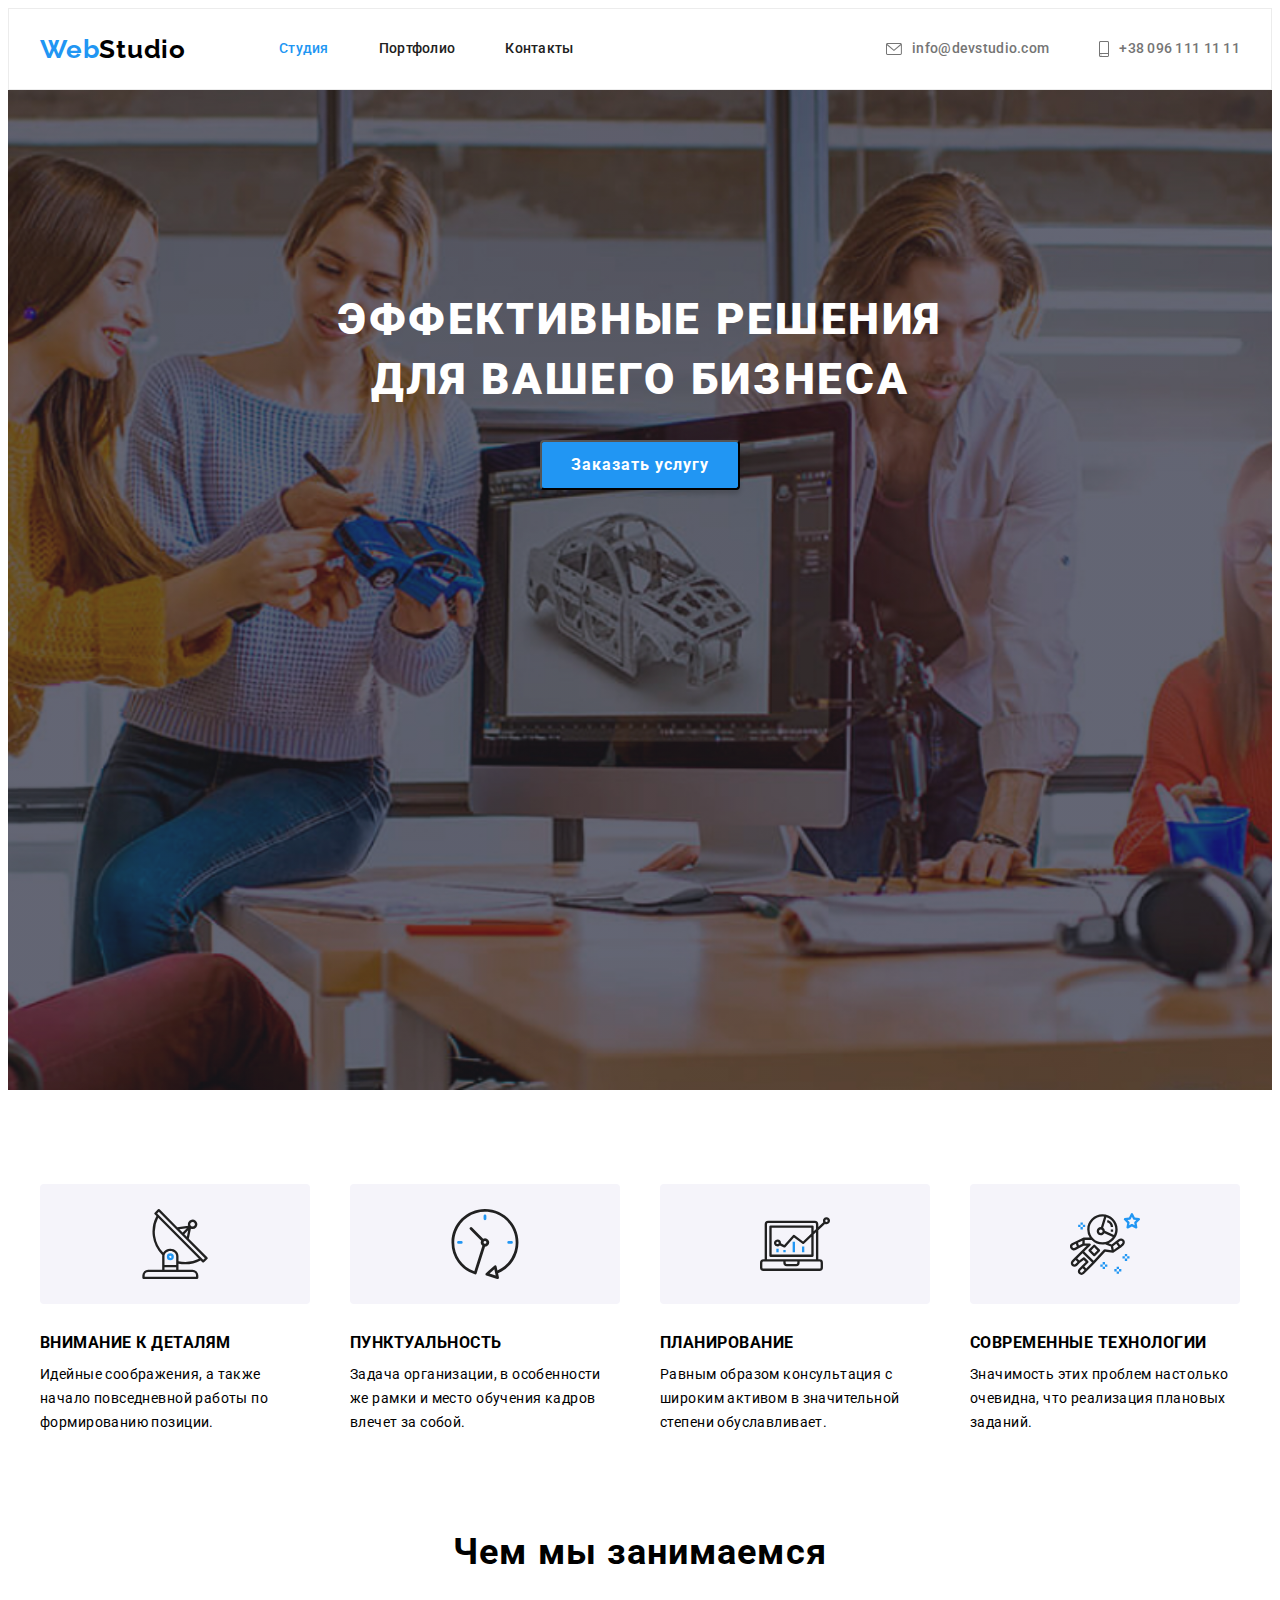
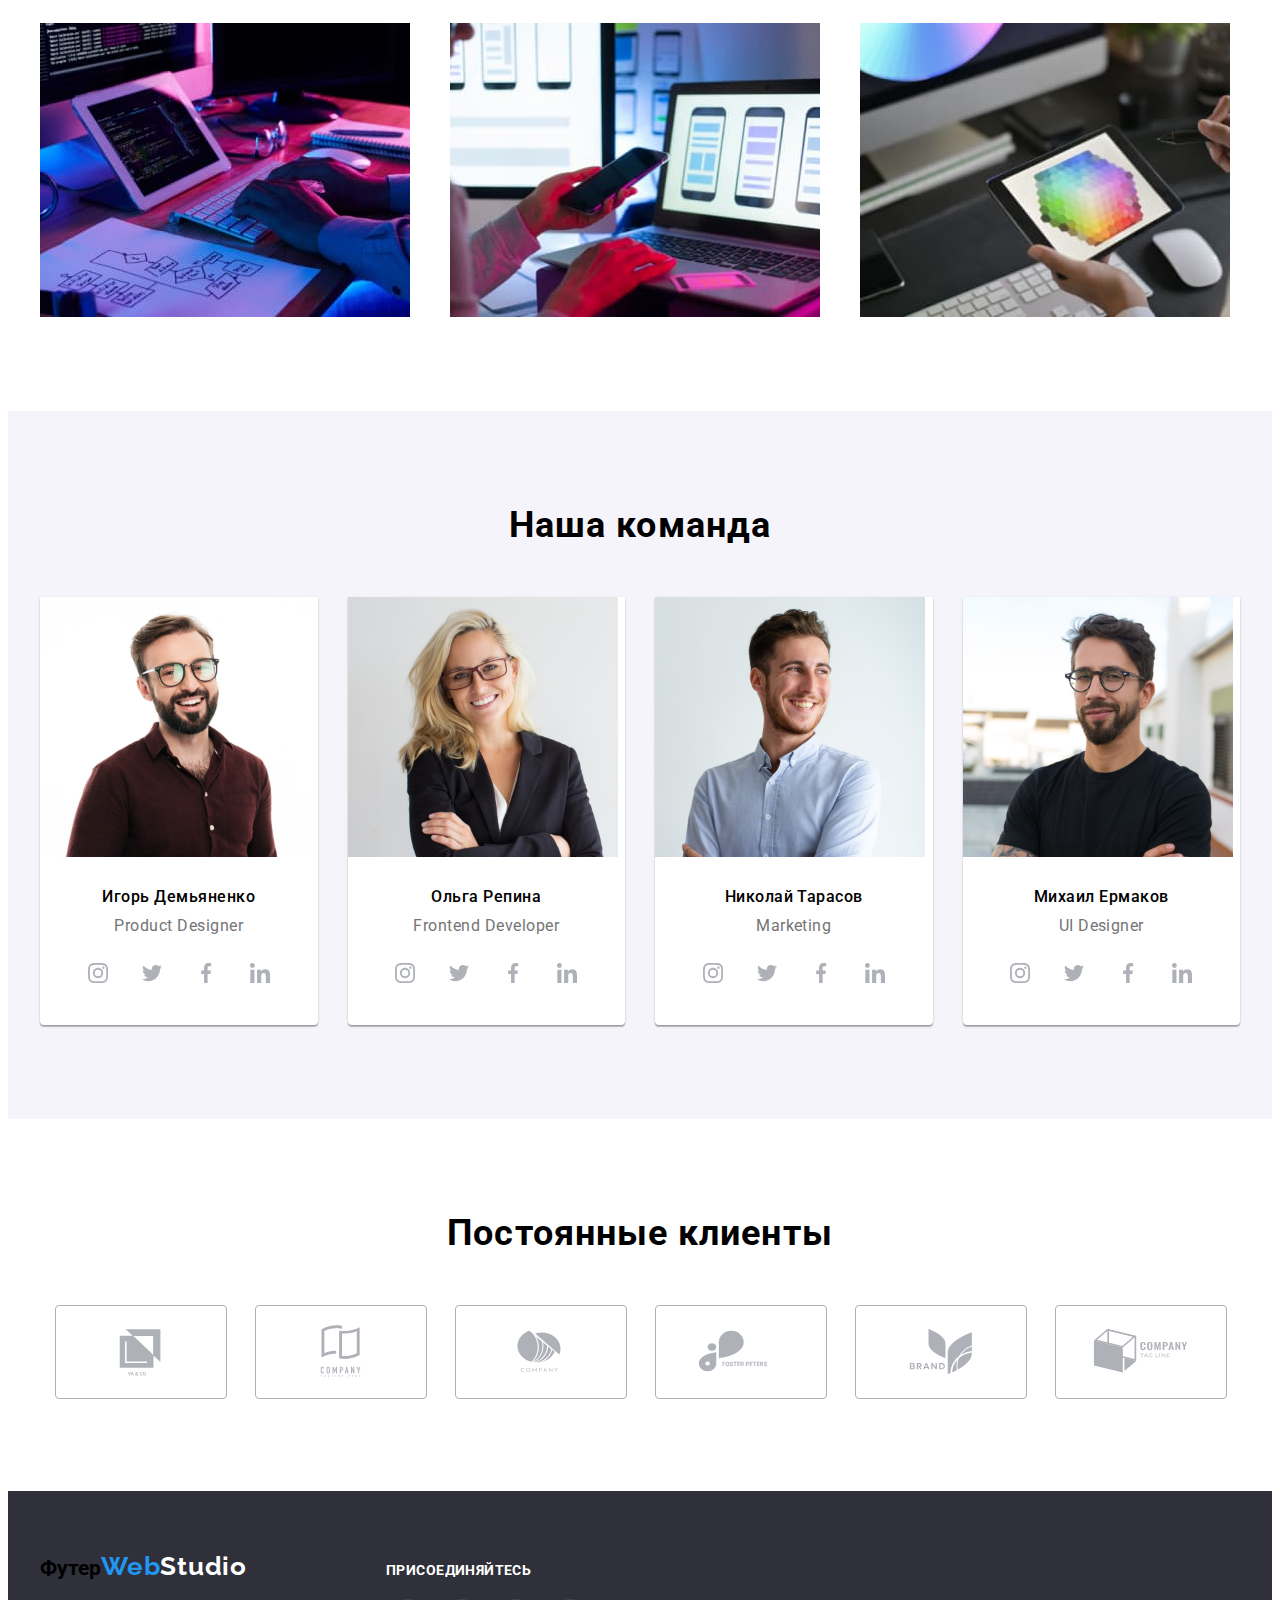
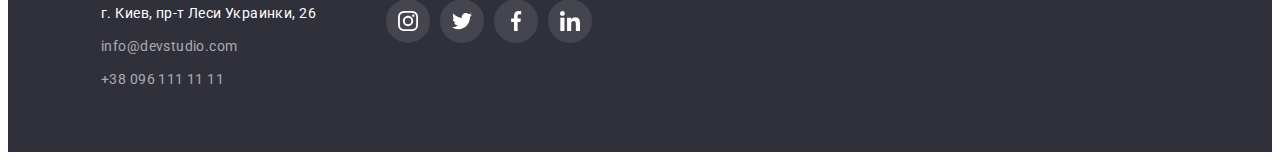
==== commit c71922c3: "0406 1618" ====
--- a/index.html
+++ b/index.html
@@ -333,9 +333,8 @@
     </main>
     <!--footer-->
     <footer class="footer">
-
       <div class="container">
-        <h2 class="container-title"></h2>
+        <h2 class="container-title .hidden">Футер</h2>
         <div class="adress-contact">
           <a href="/index.html" lang="en" class="footer-logo"
             >Web<span class="footer-logo-add">Studio</span></a
--- a/css/styles.css
+++ b/css/styles.css
@@ -62,7 +62,7 @@
   margin: 0 auto;
   padding-left: 15px;
   padding-right: 15px;
-  outline: 1px solid red;
+  /* outline: 1px solid red; */
 }
 .section {
   padding-top: var(--default-padding);
@@ -348,7 +348,7 @@
   padding-top: 60px;
   padding-bottom: 60px;
 }
-.footer .container{
+.footer .container {
   display: flex;
   align-items: baseline;
 }
@@ -387,7 +387,7 @@
 .adress-link:focus {
   color: #2196f3;
 }
-.adress-connect{
+.adress-connect {
   margin-left: 70px;
 }
 .connect-title {
@@ -475,6 +475,10 @@
   flex-basis: calc(100% / 3 - 30px);
   margin: 15px;
 }
+.portfolio-item:hover {
+  box-shadow: 0px 1px 1px rgba(0, 0, 0, 0.12), 0px 4px 4px rgba(0, 0, 0, 0.06),
+    1px 4px 6px rgba(0, 0, 0, 0.16);
+}
 .portfolio-text-wrapper {
   padding: 20px 24px;
   border: 1px solid #eeeeee;
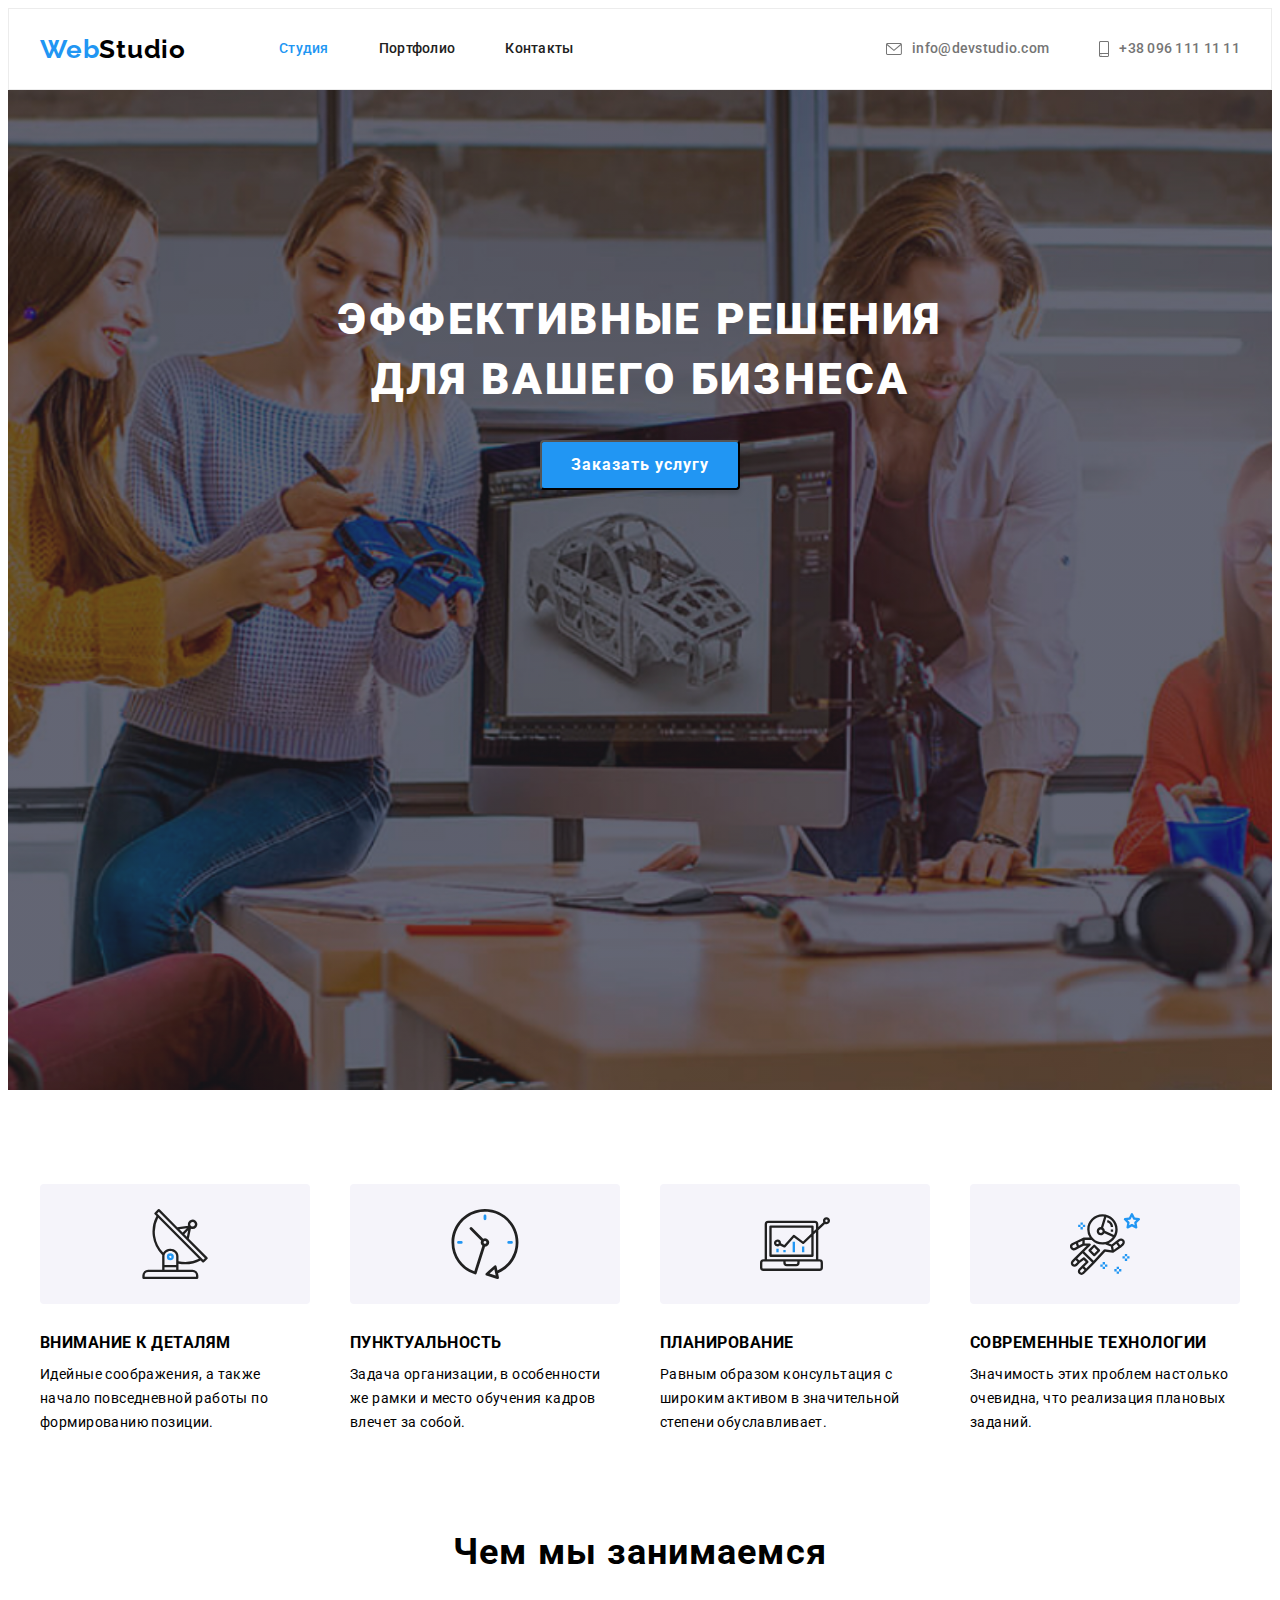
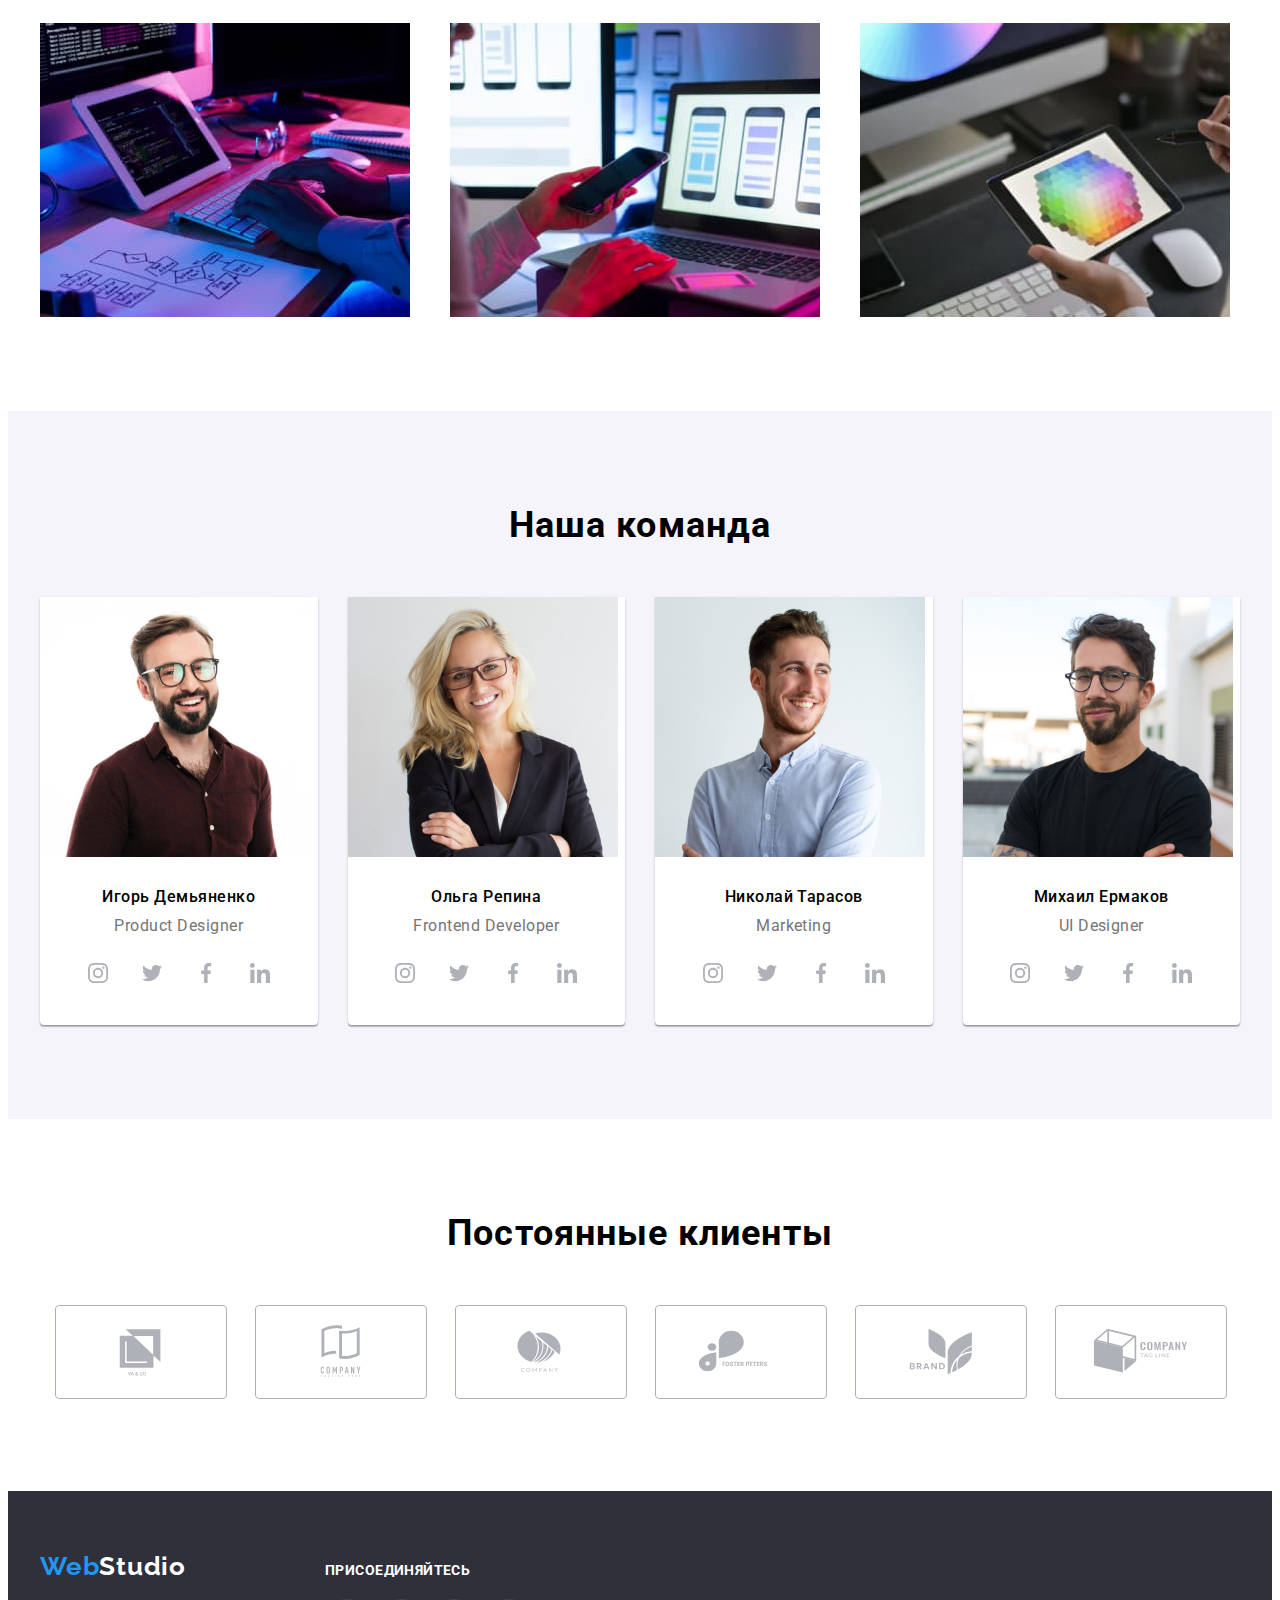
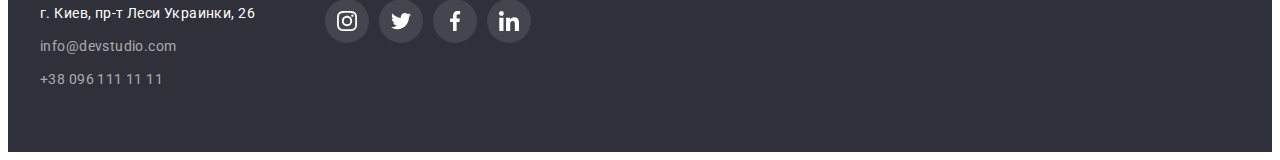
==== commit c3729c24: "0606 1031" ====
--- a/index.html
+++ b/index.html
@@ -334,7 +334,7 @@
     <!--footer-->
     <footer class="footer">
       <div class="container">
-        <h2 class="container-title .hidden">Футер</h2>
+        <h2 class="container-title hidden">Футер</h2>
         <div class="adress-contact">
           <a href="/index.html" lang="en" class="footer-logo"
             >Web<span class="footer-logo-add">Studio</span></a
